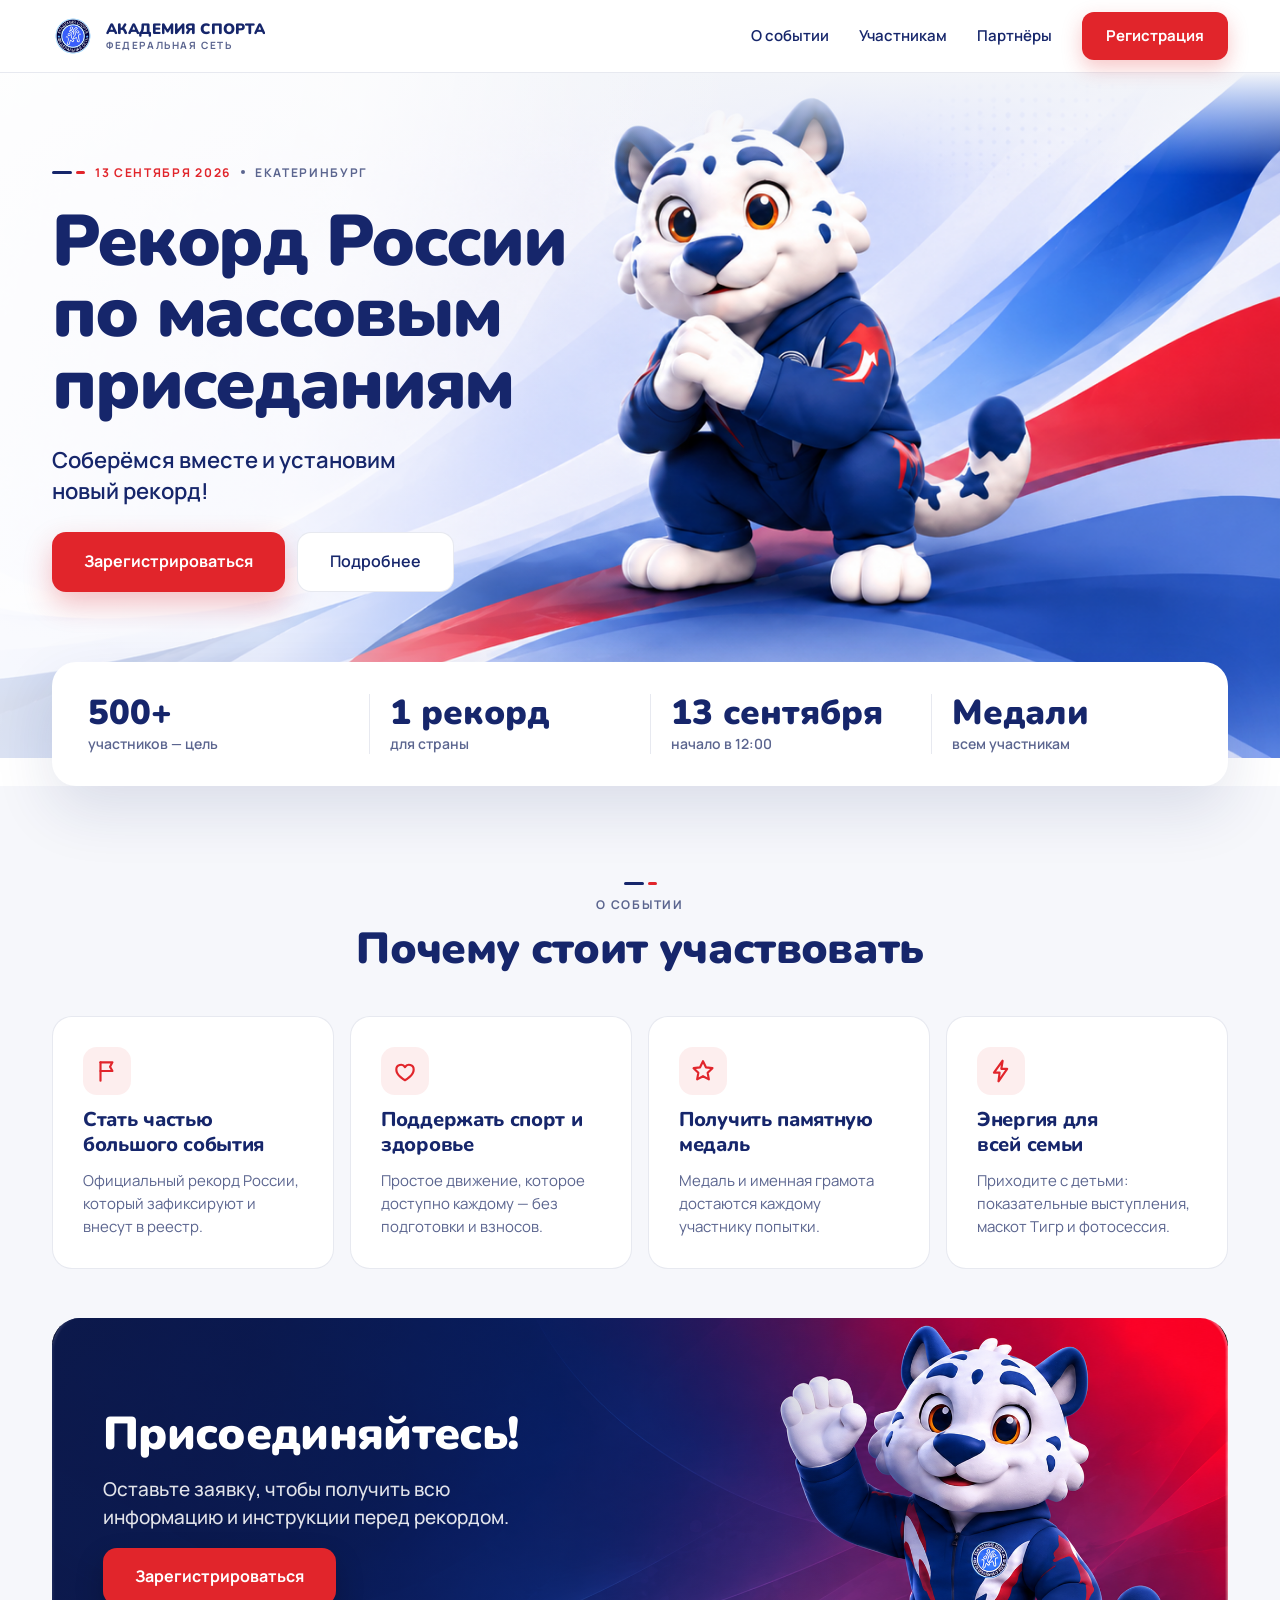
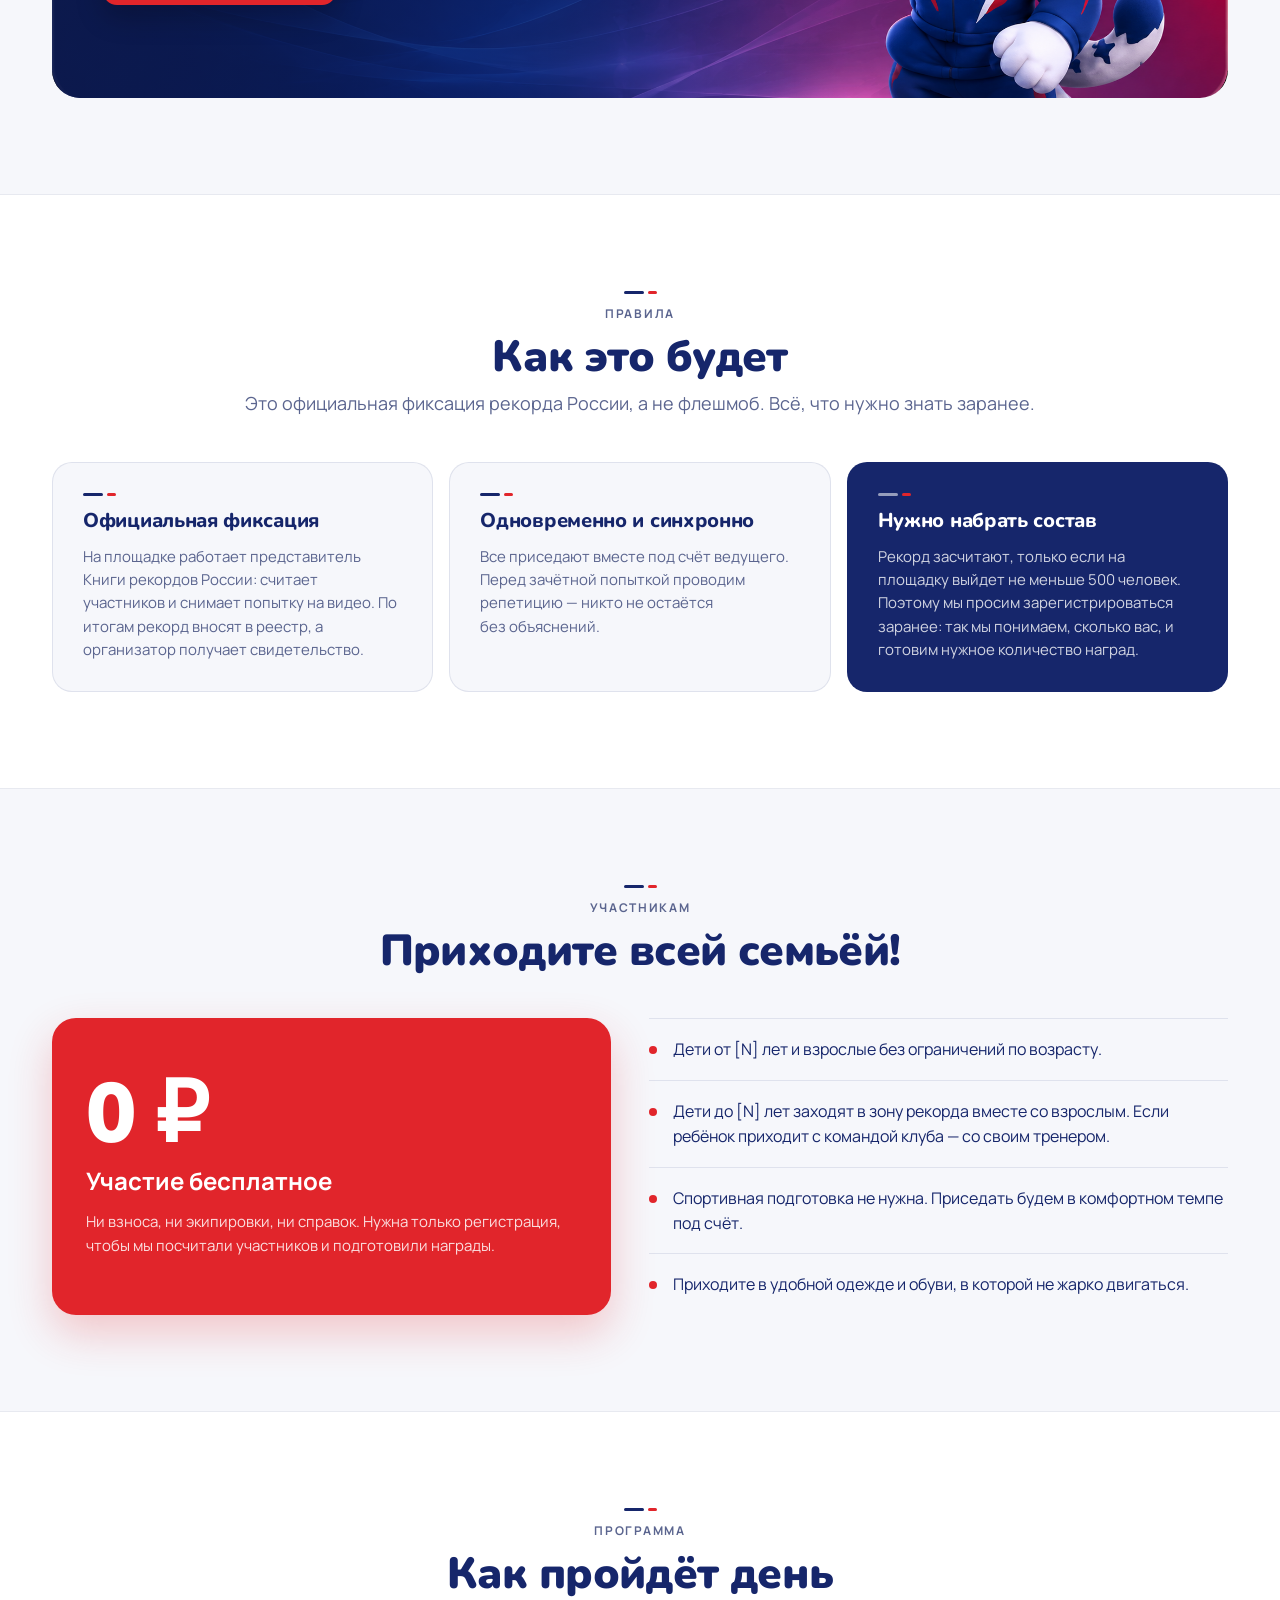
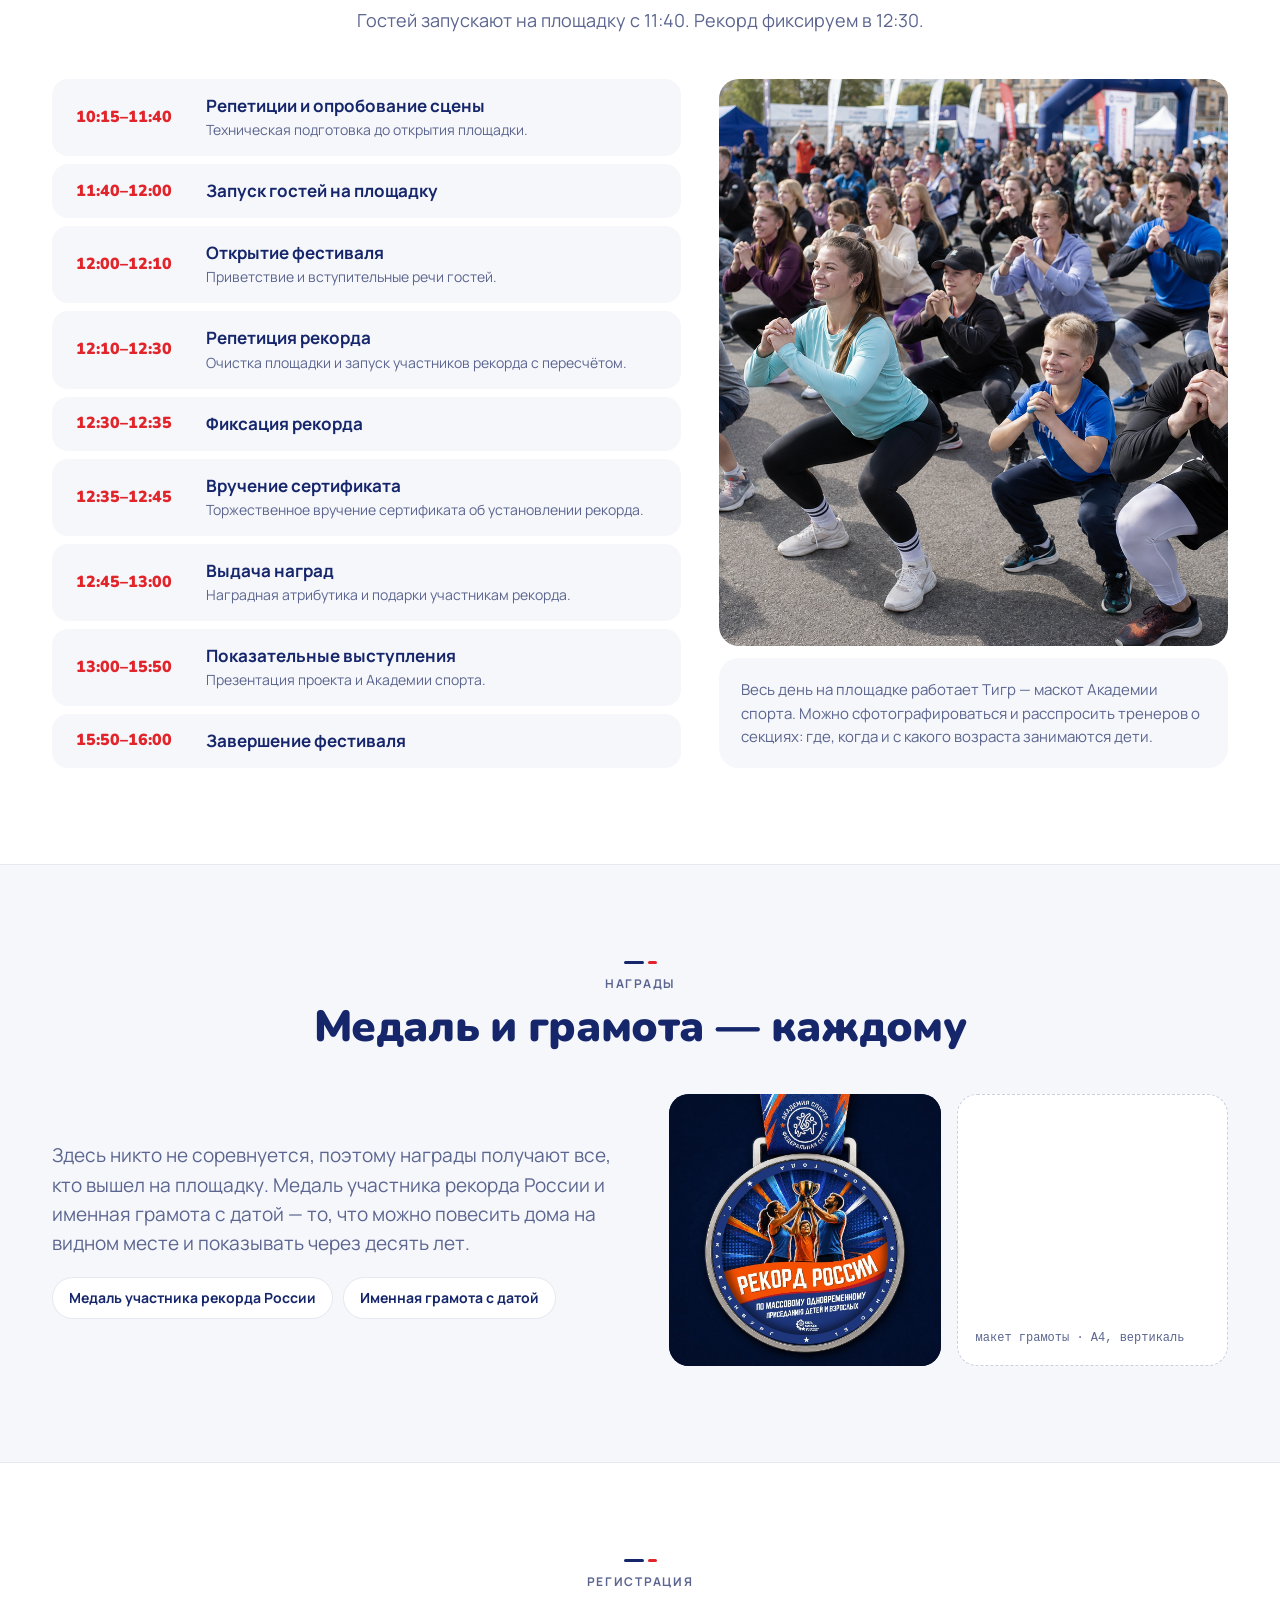
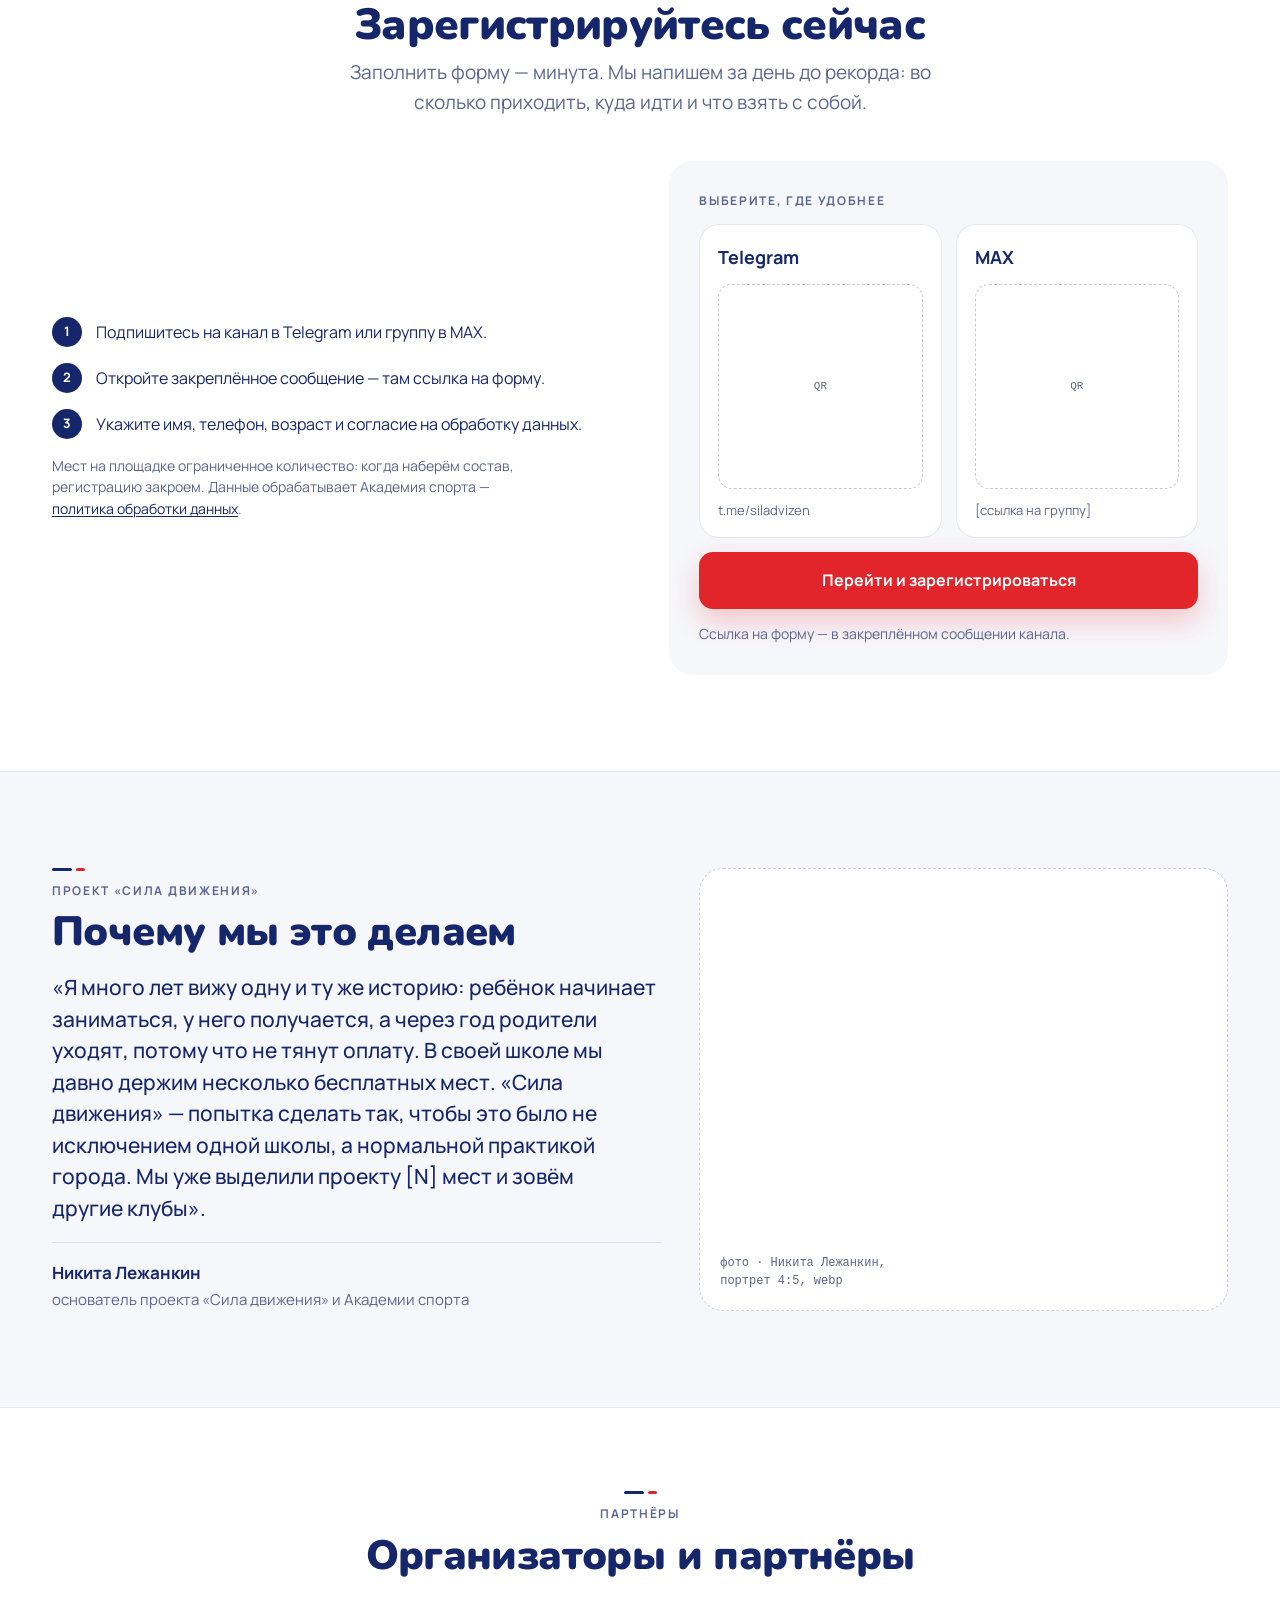
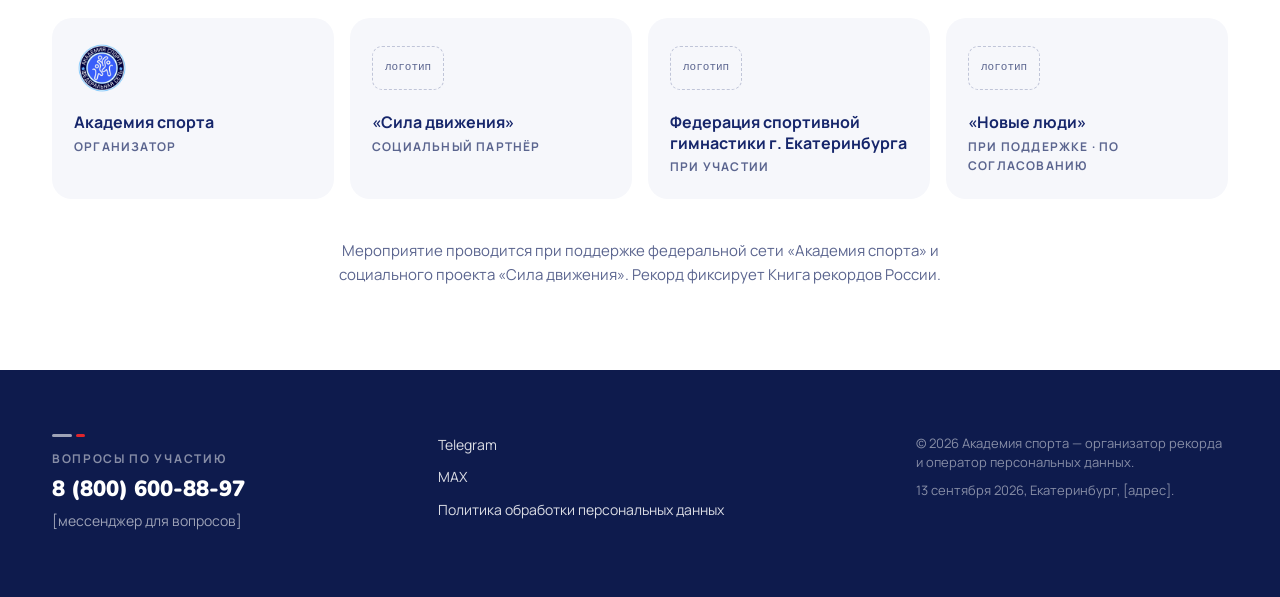
==== index.html @ 9bf5d6f4 "Первичная сборка лендинга из макета" ====
<!DOCTYPE html>
<html lang="ru">
<head>
<meta charset="utf-8" />
<meta name="viewport" content="width=device-width, initial-scale=1" />
<title>Рекорд России по массовым приседаниям — 13 сентября, Екатеринбург</title>
<meta name="description" content="Соберёмся вместе и установим новый рекорд. Участие бесплатное, медаль и грамота каждому участнику." />
<meta property="og:title" content="Рекорд России по массовым приседаниям — 13 сентября, Екатеринбург" />
<meta property="og:description" content="Соберёмся вместе и установим новый рекорд. Участие бесплатное, медаль и грамота каждому участнику." />
<meta property="og:image" content="assets/hero-mascot.png" />
<meta name="twitter:card" content="summary_large_image" />
<link rel="stylesheet" href="styles.css" />
</head>
<body>

<header class="site-header">
  <div class="wrap header-row">
    <a href="#top" class="brand">
      <img src="assets/academy-logo.png" alt="Академия спорта" width="42" height="42" class="brand-logo" />
      <span class="brand-text">
        <span class="brand-name">Академия спорта</span>
        <span class="brand-sub">федеральная сеть</span>
      </span>
    </a>
    <nav class="nav">
      <span class="nav-links" id="navLinks">
        <a href="#about">О событии</a>
        <a href="#participants">Участникам</a>
        <a href="#partners">Партнёры</a>
      </span>
      <a class="nav-cta btn-primary" href="#reg">Регистрация</a>
      <button class="nav-burger" type="button" aria-label="Меню" aria-expanded="false" aria-controls="navLinks" id="navBurger">
        <span></span>
        <span></span>
        <span></span>
      </button>
    </nav>
  </div>
</header>

<section id="top" class="hero">
  <div class="hero-bg">
    <div class="hero-ovl"></div>
    <div class="hero-pad">
      <div class="hero-txt">
        <div class="hero-eyebrow">
          <span class="tick" aria-hidden="true"><span></span><span></span></span>
          <span class="eyebrow-date">13 сентября 2026</span>
          <span class="eyebrow-dot" aria-hidden="true"></span>
          <span class="eyebrow-place">Екатеринбург</span>
        </div>
        <h1 class="hero-title">Рекорд России по массовым приседаниям</h1>
        <p class="hero-lead">Соберёмся вместе и установим новый рекорд!</p>
        <div class="hero-actions">
          <a href="#reg" class="btn btn-primary">Зарегистрироваться</a>
          <a href="#about" class="btn btn-secondary">Подробнее</a>
        </div>
      </div>
    </div>
    <div class="hero-band"></div>
  </div>

  <div class="stats-wrap">
    <div class="stats-card">
      <div class="stat">
        <span class="stat-num">500+</span>
        <span class="stat-label">участников — цель</span>
      </div>
      <div class="stat stat-div">
        <span class="stat-num">1 рекорд</span>
        <span class="stat-label">для страны</span>
      </div>
      <div class="stat stat-div">
        <span class="stat-num nowrap">13 сентября</span>
        <span class="stat-label">начало в 12:00</span>
      </div>
      <div class="stat stat-div">
        <span class="stat-num">Медали</span>
        <span class="stat-label">всем участникам</span>
      </div>
    </div>
  </div>
</section>

<section id="about" class="section">
  <div class="section-head">
    <span class="tick" aria-hidden="true"><span></span><span></span></span>
    <span class="eyebrow">о событии</span>
    <h2 class="h2 tc">Почему стоит участвовать</h2>
  </div>
  <div class="grid-cards">
    <div class="card">
      <span class="icon-badge">
        <svg width="26" height="26" viewBox="0 0 24 24" fill="none" stroke="currentColor" stroke-width="2" stroke-linecap="round" stroke-linejoin="round" aria-hidden="true"><path d="M6 21V4"></path><path d="M6 4h11l-2.2 4L17 12H6"></path></svg>
      </span>
      <h3 class="h3">Стать частью большого события</h3>
      <p class="muted">Официальный рекорд России, который зафиксируют и внесут в реестр.</p>
    </div>
    <div class="card">
      <span class="icon-badge">
        <svg width="26" height="26" viewBox="0 0 24 24" fill="none" stroke="currentColor" stroke-width="2" stroke-linecap="round" stroke-linejoin="round" aria-hidden="true"><path d="M12 20.5C12 20.5 4 16.2 4 10.8A4.3 4.3 0 0 1 12 8.4a4.3 4.3 0 0 1 8 2.4c0 5.4-8 9.7-8 9.7z"></path></svg>
      </span>
      <h3 class="h3">Поддержать спорт и здоровье</h3>
      <p class="muted">Простое движение, которое доступно каждому — без подготовки и взносов.</p>
    </div>
    <div class="card">
      <span class="icon-badge">
        <svg width="26" height="26" viewBox="0 0 24 24" fill="none" stroke="currentColor" stroke-width="2" stroke-linecap="round" stroke-linejoin="round" aria-hidden="true"><path d="M12 3l2.7 5.6 6 .8-4.4 4.3 1.1 6-5.4-2.9-5.4 2.9 1.1-6L3.3 9.4l6-.8z"></path></svg>
      </span>
      <h3 class="h3">Получить памятную медаль</h3>
      <p class="muted">Медаль и именная грамота достаются каждому участнику попытки.</p>
    </div>
    <div class="card">
      <span class="icon-badge">
        <svg width="26" height="26" viewBox="0 0 24 24" fill="none" stroke="currentColor" stroke-width="2" stroke-linecap="round" stroke-linejoin="round" aria-hidden="true"><path d="M13.5 2.5L5.5 13.5h5.2l-1 8 8-11.5h-5.4l1.2-7.5z"></path></svg>
      </span>
      <h3 class="h3">Энергия для всей семьи</h3>
      <p class="muted">Приходите с детьми: показательные выступления, маскот Тигр и фотосессия.</p>
    </div>
  </div>
</section>

<section class="section section-tight">
  <div class="join-banner">
    <div class="join-ovl"></div>
    <div class="join-content">
      <h2 class="h2 join-title">Присоединяйтесь!</h2>
      <p class="join-text">Оставьте заявку, чтобы получить всю информацию и инструкции перед рекордом.</p>
      <a href="#reg" class="btn btn-primary">Зарегистрироваться</a>
    </div>
  </div>
</section>

<section class="section-line">
  <div class="wrap section-pad">
    <div class="section-head tc">
      <span class="tick" aria-hidden="true"><span></span><span></span></span>
      <span class="eyebrow">правила</span>
      <h2 class="h2">Как это будет</h2>
      <p class="lead-muted">Это официальная фиксация рекорда России, а не флешмоб. Всё, что нужно знать заранее.</p>
    </div>
    <div class="grid-cards grid-cards-3">
      <div class="card card-flat">
        <span class="tick" aria-hidden="true"><span></span><span></span></span>
        <h3 class="h3">Официальная фиксация</h3>
        <p class="muted">На площадке работает представитель Книги рекордов России: считает участников и снимает попытку на видео. По итогам рекорд вносят в реестр, а организатор получает свидетельство.</p>
      </div>
      <div class="card card-flat">
        <span class="tick" aria-hidden="true"><span></span><span></span></span>
        <h3 class="h3">Одновременно и синхронно</h3>
        <p class="muted">Все приседают вместе под счёт ведущего. Перед зачётной попыткой проводим репетицию — никто не остаётся без объяснений.</p>
      </div>
      <div class="card card-navy">
        <span class="tick" aria-hidden="true"><span></span><span></span></span>
        <h3 class="h3">Нужно набрать состав</h3>
        <p>Рекорд засчитают, только если на площадку выйдет не меньше 500 человек. Поэтому мы просим зарегистрироваться заранее: так мы понимаем, сколько вас, и готовим нужное количество наград.</p>
      </div>
    </div>
  </div>
</section>

<section id="participants" class="section">
  <div class="section-head">
    <span class="tick" aria-hidden="true"><span></span><span></span></span>
    <span class="eyebrow">участникам</span>
    <h2 class="h2 h2-shrink1 tc nowrap">Приходите всей семьёй!</h2>
  </div>
  <div class="participants-row">
    <div class="participants-price-col">
      <div class="price-card">
        <span class="price-num">0 ₽</span>
        <span class="price-title">Участие бесплатное</span>
        <span class="price-text">Ни взноса, ни экипировки, ни справок. Нужна только регистрация, чтобы мы посчитали участников и подготовили награды.</span>
      </div>
    </div>
    <div class="participants-list-col">
      <div class="rule-row">
        <span class="dot" aria-hidden="true"></span>
        <p>Дети от [N] лет и взрослые без ограничений по возрасту.</p>
      </div>
      <div class="rule-row">
        <span class="dot" aria-hidden="true"></span>
        <p>Дети до [N] лет заходят в зону рекорда вместе со взрослым. Если ребёнок приходит с командой клуба — со своим тренером.</p>
      </div>
      <div class="rule-row">
        <span class="dot" aria-hidden="true"></span>
        <p>Спортивная подготовка не нужна. Приседать будем в комфортном темпе под счёт.</p>
      </div>
      <div class="rule-row rule-row-last">
        <span class="dot" aria-hidden="true"></span>
        <p>Приходите в удобной одежде и обуви, в которой не жарко двигаться.</p>
      </div>
    </div>
  </div>
</section>

<section class="section-line">
  <div class="wrap section-pad">
    <div class="section-head tc">
      <span class="tick" aria-hidden="true"><span></span><span></span></span>
      <span class="eyebrow">программа</span>
      <h2 class="h2">Как пройдёт день</h2>
      <p class="lead-muted">Гостей запускают на площадку с 11:40. Рекорд фиксируем в 12:30.</p>
    </div>
    <div class="program-row">
      <div class="timeline">
        <div class="timeline-item">
          <span class="timeline-time">10:15–11:40</span>
          <span class="timeline-body">
            <span class="timeline-title">Репетиции и опробование сцены</span>
            <span class="timeline-text">Техническая подготовка до открытия площадки.</span>
          </span>
        </div>
        <div class="timeline-item">
          <span class="timeline-time">11:40–12:00</span>
          <span class="timeline-body">
            <span class="timeline-title">Запуск гостей на площадку</span>
          </span>
        </div>
        <div class="timeline-item">
          <span class="timeline-time">12:00–12:10</span>
          <span class="timeline-body">
            <span class="timeline-title">Открытие фестиваля</span>
            <span class="timeline-text">Приветствие и вступительные речи гостей.</span>
          </span>
        </div>
        <div class="timeline-item">
          <span class="timeline-time">12:10–12:30</span>
          <span class="timeline-body">
            <span class="timeline-title">Репетиция рекорда</span>
            <span class="timeline-text">Очистка площадки и запуск участников рекорда с пересчётом.</span>
          </span>
        </div>
        <div class="timeline-item">
          <span class="timeline-time">12:30–12:35</span>
          <span class="timeline-body">
            <span class="timeline-title">Фиксация рекорда</span>
          </span>
        </div>
        <div class="timeline-item">
          <span class="timeline-time">12:35–12:45</span>
          <span class="timeline-body">
            <span class="timeline-title">Вручение сертификата</span>
            <span class="timeline-text">Торжественное вручение сертификата об установлении рекорда.</span>
          </span>
        </div>
        <div class="timeline-item">
          <span class="timeline-time">12:45–13:00</span>
          <span class="timeline-body">
            <span class="timeline-title">Выдача наград</span>
            <span class="timeline-text">Наградная атрибутика и подарки участникам рекорда.</span>
          </span>
        </div>
        <div class="timeline-item">
          <span class="timeline-time">13:00–15:50</span>
          <span class="timeline-body">
            <span class="timeline-title">Показательные выступления</span>
            <span class="timeline-text">Презентация проекта и Академии спорта.</span>
          </span>
        </div>
        <div class="timeline-item">
          <span class="timeline-time">15:50–16:00</span>
          <span class="timeline-body">
            <span class="timeline-title">Завершение фестиваля</span>
          </span>
        </div>
      </div>
      <div class="program-photo-col">
        <img src="assets/program-photo.png" alt="Участники массового приседания" class="program-photo" width="640" height="480" />
        <div class="program-note">Весь день на площадке работает Тигр — маскот Академии спорта. Можно сфотографироваться и расспросить тренеров о секциях: где, когда и с какого возраста занимаются дети.</div>
      </div>
    </div>
  </div>
</section>

<section class="section">
  <div class="section-head">
    <span class="tick" aria-hidden="true"><span></span><span></span></span>
    <span class="eyebrow">награды</span>
    <h2 class="h2 h2-shrink2 tc nowrap">Медаль и грамота — каждому</h2>
  </div>
  <div class="awards-row">
    <div class="awards-text-col">
      <p class="awards-text">Здесь никто не соревнуется, поэтому награды получают все, кто вышел на площадку. Медаль участника рекорда России и именная грамота с датой — то, что можно повесить дома на видном месте и показывать через десять лет.</p>
      <div class="pill-row">
        <span class="pill">Медаль участника рекорда России</span>
        <span class="pill">Именная грамота с датой</span>
      </div>
    </div>
    <div class="awards-media-col">
      <img src="assets/medal.jpg" alt="Медаль участника рекорда России" class="medal-photo" width="400" height="400" />
      <div class="placeholder-box">макет грамоты · A4, вертикаль</div>
    </div>
  </div>
</section>

<section id="reg" class="section-line">
  <div class="wrap section-pad">
    <div class="section-head tc">
      <span class="tick" aria-hidden="true"><span></span><span></span></span>
      <span class="eyebrow">регистрация</span>
      <h2 class="h2">Зарегистрируйтесь сейчас</h2>
      <p class="lead-reg">Заполнить форму — минута. Мы напишем за день до рекорда: во сколько приходить, куда идти и что взять с собой.</p>
    </div>
    <div class="reg-row">
      <div class="reg-steps-col">
        <div class="step-row">
          <span class="step-num">1</span>
          <p class="step-text">Подпишитесь на канал в Telegram или группу в MAX.</p>
        </div>
        <div class="step-row">
          <span class="step-num">2</span>
          <p class="step-text">Откройте закреплённое сообщение — там ссылка на форму.</p>
        </div>
        <div class="step-row">
          <span class="step-num">3</span>
          <p class="step-text">Укажите имя, телефон, возраст и согласие на обработку данных.</p>
        </div>
        <p class="muted small-note">Мест на площадке ограниченное количество: когда наберём состав, регистрацию закроем. Данные обрабатывает Академия спорта — <a href="#privacy" class="link-underline">политика обработки данных</a>.</p>
      </div>
      <div class="reg-card">
        <span class="eyebrow">выберите, где удобнее</span>
        <div class="msg-grid">
          <a href="https://t.me/siladvizen" target="_blank" rel="noopener" class="msg-card">
            <span class="msg-card-title">Telegram</span>
            <div class="qr-placeholder">QR</div>
            <span class="msg-card-link">t.me/siladvizen</span>
          </a>
          <a href="#max" target="_blank" rel="noopener" class="msg-card">
            <span class="msg-card-title">MAX</span>
            <div class="qr-placeholder">QR</div>
            <span class="msg-card-link">[ссылка на группу]</span>
          </a>
        </div>
        <a href="https://t.me/siladvizen" target="_blank" rel="noopener" class="btn btn-primary btn-block">Перейти и зарегистрироваться</a>
        <p class="muted small-note">Ссылка на форму — в закреплённом сообщении канала.</p>
      </div>
    </div>
  </div>
</section>

<section class="section">
  <div class="founder-row">
    <div class="founder-text-col">
      <div class="founder-head">
        <span class="tick" aria-hidden="true"><span></span><span></span></span>
        <span class="eyebrow">проект «Сила движения»</span>
        <h2 class="h2 h2-sm">Почему мы это делаем</h2>
      </div>
      <p class="founder-quote">«Я много лет вижу одну и ту же историю: ребёнок начинает заниматься, у него получается, а через год родители уходят, потому что не тянут оплату. В своей школе мы давно держим несколько бесплатных мест. «Сила движения» — попытка сделать так, чтобы это было не исключением одной школы, а нормальной практикой города. Мы уже выделили проекту [N] мест и зовём другие клубы».</p>
      <div class="founder-name-block">
        <span class="founder-name">Никита Лежанкин</span>
        <span class="muted">основатель проекта «Сила движения» и Академии спорта</span>
      </div>
    </div>
    <div class="founder-photo-col placeholder-box">фото · Никита Лежанкин,<br />портрет 4:5, webp</div>
  </div>
</section>

<section id="partners" class="section-line-top">
  <div class="wrap partners-wrap">
    <div class="section-head">
      <span class="tick" aria-hidden="true"><span></span><span></span></span>
      <span class="eyebrow">партнёры</span>
      <h2 class="h2 h2-sm tc">Организаторы и партнёры</h2>
    </div>
    <div class="partners-grid">
      <div class="partner-card">
        <img src="assets/academy-logo.png" alt="Академия спорта" width="56" height="56" class="partner-logo" />
        <span class="partner-info">
          <span class="partner-name">Академия спорта</span>
          <span class="partner-role">организатор</span>
        </span>
      </div>
      <div class="partner-card">
        <span class="partner-logo-placeholder">логотип</span>
        <span class="partner-info">
          <span class="partner-name">«Сила движения»</span>
          <span class="partner-role">социальный партнёр</span>
        </span>
      </div>
      <div class="partner-card">
        <span class="partner-logo-placeholder">логотип</span>
        <span class="partner-info">
          <span class="partner-name">Федерация спортивной гимнастики г. Екатеринбурга</span>
          <span class="partner-role">при участии</span>
        </span>
      </div>
      <div class="partner-card">
        <span class="partner-logo-placeholder">логотип</span>
        <span class="partner-info">
          <span class="partner-name">«Новые люди»</span>
          <span class="partner-role">при поддержке · по согласованию</span>
        </span>
      </div>
    </div>
    <p class="partners-note">Мероприятие проводится при поддержке федеральной сети «Академия спорта» и социального проекта «Сила движения». Рекорд фиксирует Книга рекордов России.</p>
  </div>
</section>

<footer class="site-footer">
  <div class="wrap footer-row">
    <div class="footer-col">
      <span class="tick tick-footer" aria-hidden="true"><span></span><span></span></span>
      <span class="eyebrow eyebrow-footer">вопросы по участию</span>
      <a href="tel:+78006008897" class="footer-phone">8 (800) 600-88-97</a>
      <span class="footer-muted">[мессенджер для вопросов]</span>
    </div>
    <div class="footer-col footer-links">
      <a href="https://t.me/siladvizen" target="_blank" rel="noopener" class="footer-link">Telegram</a>
      <a href="#max" target="_blank" rel="noopener" class="footer-link">MAX</a>
      <a id="privacy" href="#privacy" class="footer-link">Политика обработки персональных данных</a>
    </div>
    <div class="footer-col footer-legal">
      <span>© 2026 Академия спорта — организатор рекорда и оператор персональных данных.</span>
      <span>13 сентября 2026, Екатеринбург, [адрес].</span>
    </div>
  </div>
</footer>

<script src="script.js"></script>
</body>
</html>
---- styles.css ----
/* ============================================================
   Рекорд России — массовые приседания. Статическая вёрстка.
   ============================================================ */

/* ---- Локальные шрифты (self-hosted, Manrope + Nunito) ---- */
@font-face {
  font-family: 'Manrope';
  font-style: normal;
  font-weight: 400;
  font-display: swap;
  src: url(./assets/fonts/manrope-cyrillic-var.woff2) format('woff2');
  unicode-range: U+0301, U+0400-045F, U+0490-0491, U+04B0-04B1, U+2116;
}
@font-face {
  font-family: 'Manrope';
  font-style: normal;
  font-weight: 400;
  font-display: swap;
  src: url(./assets/fonts/manrope-latin-var.woff2) format('woff2');
  unicode-range: U+0000-00FF, U+0131, U+0152-0153, U+02BB-02BC, U+02C6, U+02DA, U+02DC, U+0304, U+0308, U+0329, U+2000-206F, U+20AC, U+2122, U+2191, U+2193, U+2212, U+2215, U+FEFF, U+FFFD;
}
@font-face {
  font-family: 'Manrope';
  font-style: normal;
  font-weight: 500;
  font-display: swap;
  src: url(./assets/fonts/manrope-cyrillic-var.woff2) format('woff2');
  unicode-range: U+0301, U+0400-045F, U+0490-0491, U+04B0-04B1, U+2116;
}
@font-face {
  font-family: 'Manrope';
  font-style: normal;
  font-weight: 500;
  font-display: swap;
  src: url(./assets/fonts/manrope-latin-var.woff2) format('woff2');
  unicode-range: U+0000-00FF, U+0131, U+0152-0153, U+02BB-02BC, U+02C6, U+02DA, U+02DC, U+0304, U+0308, U+0329, U+2000-206F, U+20AC, U+2122, U+2191, U+2193, U+2212, U+2215, U+FEFF, U+FFFD;
}
@font-face {
  font-family: 'Manrope';
  font-style: normal;
  font-weight: 600;
  font-display: swap;
  src: url(./assets/fonts/manrope-cyrillic-var.woff2) format('woff2');
  unicode-range: U+0301, U+0400-045F, U+0490-0491, U+04B0-04B1, U+2116;
}
@font-face {
  font-family: 'Manrope';
  font-style: normal;
  font-weight: 600;
  font-display: swap;
  src: url(./assets/fonts/manrope-latin-var.woff2) format('woff2');
  unicode-range: U+0000-00FF, U+0131, U+0152-0153, U+02BB-02BC, U+02C6, U+02DA, U+02DC, U+0304, U+0308, U+0329, U+2000-206F, U+20AC, U+2122, U+2191, U+2193, U+2212, U+2215, U+FEFF, U+FFFD;
}
@font-face {
  font-family: 'Manrope';
  font-style: normal;
  font-weight: 700;
  font-display: swap;
  src: url(./assets/fonts/manrope-cyrillic-var.woff2) format('woff2');
  unicode-range: U+0301, U+0400-045F, U+0490-0491, U+04B0-04B1, U+2116;
}
@font-face {
  font-family: 'Manrope';
  font-style: normal;
  font-weight: 700;
  font-display: swap;
  src: url(./assets/fonts/manrope-latin-var.woff2) format('woff2');
  unicode-range: U+0000-00FF, U+0131, U+0152-0153, U+02BB-02BC, U+02C6, U+02DA, U+02DC, U+0304, U+0308, U+0329, U+2000-206F, U+20AC, U+2122, U+2191, U+2193, U+2212, U+2215, U+FEFF, U+FFFD;
}
@font-face {
  font-family: 'Nunito';
  font-style: normal;
  font-weight: 600;
  font-display: swap;
  src: url(./assets/fonts/nunito-cyrillic-var.woff2) format('woff2');
  unicode-range: U+0301, U+0400-045F, U+0490-0491, U+04B0-04B1, U+2116;
}
@font-face {
  font-family: 'Nunito';
  font-style: normal;
  font-weight: 600;
  font-display: swap;
  src: url(./assets/fonts/nunito-latin-var.woff2) format('woff2');
  unicode-range: U+0000-00FF, U+0131, U+0152-0153, U+02BB-02BC, U+02C6, U+02DA, U+02DC, U+0304, U+0308, U+0329, U+2000-206F, U+20AC, U+2122, U+2191, U+2193, U+2212, U+2215, U+FEFF, U+FFFD;
}
@font-face {
  font-family: 'Nunito';
  font-style: normal;
  font-weight: 700;
  font-display: swap;
  src: url(./assets/fonts/nunito-cyrillic-var.woff2) format('woff2');
  unicode-range: U+0301, U+0400-045F, U+0490-0491, U+04B0-04B1, U+2116;
}
@font-face {
  font-family: 'Nunito';
  font-style: normal;
  font-weight: 700;
  font-display: swap;
  src: url(./assets/fonts/nunito-latin-var.woff2) format('woff2');
  unicode-range: U+0000-00FF, U+0131, U+0152-0153, U+02BB-02BC, U+02C6, U+02DA, U+02DC, U+0304, U+0308, U+0329, U+2000-206F, U+20AC, U+2122, U+2191, U+2193, U+2212, U+2215, U+FEFF, U+FFFD;
}
@font-face {
  font-family: 'Nunito';
  font-style: normal;
  font-weight: 800;
  font-display: swap;
  src: url(./assets/fonts/nunito-cyrillic-var.woff2) format('woff2');
  unicode-range: U+0301, U+0400-045F, U+0490-0491, U+04B0-04B1, U+2116;
}
@font-face {
  font-family: 'Nunito';
  font-style: normal;
  font-weight: 800;
  font-display: swap;
  src: url(./assets/fonts/nunito-latin-var.woff2) format('woff2');
  unicode-range: U+0000-00FF, U+0131, U+0152-0153, U+02BB-02BC, U+02C6, U+02DA, U+02DC, U+0304, U+0308, U+0329, U+2000-206F, U+20AC, U+2122, U+2191, U+2193, U+2212, U+2215, U+FEFF, U+FFFD;
}
@font-face {
  font-family: 'Nunito';
  font-style: normal;
  font-weight: 900;
  font-display: swap;
  src: url(./assets/fonts/nunito-cyrillic-var.woff2) format('woff2');
  unicode-range: U+0301, U+0400-045F, U+0490-0491, U+04B0-04B1, U+2116;
}
@font-face {
  font-family: 'Nunito';
  font-style: normal;
  font-weight: 900;
  font-display: swap;
  src: url(./assets/fonts/nunito-latin-var.woff2) format('woff2');
  unicode-range: U+0000-00FF, U+0131, U+0152-0153, U+02BB-02BC, U+02C6, U+02DA, U+02DC, U+0304, U+0308, U+0329, U+2000-206F, U+20AC, U+2122, U+2191, U+2193, U+2212, U+2215, U+FEFF, U+FFFD;
}

/* ---- Base ---- */
:root{
  --navy:#16266B; --navy-dk:#0E1B4D; --red:#E1252B; --red-dk:#C41B21;
  --bg:#F6F7FB; --line:rgba(22,38,107,0.10); --muted:#5B658F; --white:#fff;
}
*{box-sizing:border-box}
html{overflow-x:hidden}
body{margin:0;overflow-x:hidden;background:var(--bg);color:var(--navy);font-family:Manrope,Helvetica,Arial,sans-serif;font-size:16px;line-height:1.6;-webkit-font-smoothing:antialiased;text-wrap:pretty}
a{color:var(--navy);text-decoration:none}
a:hover{color:var(--red)}
:focus-visible{outline:2px solid var(--red);outline-offset:3px;border-radius:6px}
h1,h2,h3{margin:0;font-family:Nunito,Helvetica,Arial,sans-serif;letter-spacing:-0.015em}
p{margin:0}
img,svg{max-width:100%}

.wrap{max-width:1240px;margin:0 auto;padding-left:clamp(16px,3vw,32px);padding-right:clamp(16px,3vw,32px)}
.nowrap{white-space:nowrap}
.tc{text-align:center}
.muted{color:var(--muted)}

/* Reusable "tick" mark (two little bars) used before every eyebrow label */
.tick{display:flex;gap:4px;flex:0 0 auto}
.tick span:first-child{width:20px;height:3px;border-radius:2px;background:var(--navy)}
.tick span:last-child{width:9px;height:3px;border-radius:2px;background:var(--red)}

.eyebrow{font-size:12px;font-weight:800;letter-spacing:0.14em;text-transform:uppercase;white-space:nowrap;color:var(--muted)}

.h2{font-size:clamp(28px,3.4vw,44px);line-height:1.08;font-weight:900}
.h2-sm{font-size:clamp(26px,3.2vw,42px)}
.h2-shrink1{font-size:min(6.4vw,clamp(28px,3.4vw,44px))}
.h2-shrink2{font-size:min(5.8vw,clamp(28px,3.4vw,44px))}
.h3{font-size:20px;line-height:1.25;font-weight:800}

.section-head{display:flex;flex-direction:column;align-items:center;gap:10px}
.section-head.tc{text-align:center}

/* ---- Buttons ---- */
.btn{display:inline-flex;align-items:center;justify-content:center;min-height:54px;padding:16px 32px;border-radius:14px;font-size:16px;font-weight:700;text-align:center}
.btn-primary{background:var(--red);color:var(--white);transition:background .18s ease}
.btn-primary:hover{background:var(--red-dk);color:var(--white)}
.btn-secondary{background:var(--white);color:var(--navy);border:1px solid var(--line);font-weight:600;transition:border-color .18s ease}
.btn-secondary:hover{border-color:var(--navy);color:var(--navy)}
.btn-block{width:100%}

/* ---- Header / nav ---- */
.site-header{position:sticky;top:0;z-index:60;background:rgba(255,255,255,0.92);backdrop-filter:blur(10px);border-bottom:1px solid var(--line)}
.header-row{padding-top:12px;padding-bottom:12px;display:flex;align-items:center;justify-content:space-between;gap:20px}
.brand{display:flex;align-items:center;gap:12px;min-width:0;flex:1 1 auto}
.brand-logo{width:42px;height:42px;object-fit:contain;flex:0 0 auto}
.brand-text{display:flex;flex-direction:column;gap:1px;min-width:0}
.brand-name{font-family:Nunito,Helvetica,Arial,sans-serif;font-size:15px;font-weight:900;letter-spacing:0.01em;line-height:1.15;text-transform:uppercase;white-space:nowrap;overflow:hidden;text-overflow:ellipsis}
.brand-sub{font-size:10px;font-weight:700;letter-spacing:0.16em;line-height:1.2;text-transform:uppercase;white-space:nowrap;color:var(--muted);overflow:hidden;text-overflow:ellipsis}

.nav{display:flex;align-items:center;gap:clamp(12px,2.4vw,30px);font-size:15px;font-weight:600;flex:0 0 auto}
.nav-links{display:flex;align-items:center;gap:clamp(14px,2.4vw,30px);white-space:nowrap}
.nav-cta{display:inline-flex;align-items:center;min-height:44px;padding:12px 24px;border-radius:12px;font-size:15px;font-weight:700;white-space:nowrap;box-shadow:0 8px 20px rgba(225,37,43,0.26)}
.nav-burger{display:none;flex-direction:column;justify-content:center;gap:5px;width:44px;height:44px;padding:0 10px;border:0;border-radius:12px;background:transparent;cursor:pointer}
.nav-burger span{display:block;height:2px;border-radius:2px;background:var(--navy)}

/* ---- Hero ---- */
.hero{position:relative;background:var(--white)}
.hero-bg{position:relative;background-image:url('assets/hero-mascot.png');background-repeat:no-repeat;background-position:right bottom;background-size:auto 125%;background-color:#F2F4F9}
/* Soft fade at the top edge, where the photo's own plain backdrop meets
   the header — avoids the hard seam. Same color as .hero-bg's own
   background-color, only alpha varies, so the fade reads as pure
   opacity (no muddy mid-tone from interpolating toward "transparent"). */
.hero-bg::before{content:'';position:absolute;top:0;left:0;right:0;height:clamp(80px,8vw,120px);background:linear-gradient(to bottom, rgba(242,244,249,1) 0%, rgba(242,244,249,0) 100%);pointer-events:none}
.hero-ovl{position:absolute;inset:0;background:linear-gradient(100deg,rgba(255,255,255,0.9) 0%,rgba(255,255,255,0.72) 26%,rgba(255,255,255,0.18) 42%,rgba(255,255,255,0) 54%);pointer-events:none}
.hero-pad{position:relative;max-width:1240px;margin:0 auto;padding:clamp(48px,7vw,96px) clamp(16px,3vw,32px) clamp(120px,13vw,190px)}
.hero-txt{max-width:min(560px,max(320px,42vw));display:flex;flex-direction:column;gap:clamp(18px,2.2vw,24px)}
.hero-eyebrow{display:flex;align-items:center;flex-wrap:wrap;gap:8px 10px;font-size:12px;font-weight:800;letter-spacing:0.14em;text-transform:uppercase}
.eyebrow-date{color:var(--red);white-space:nowrap}
.eyebrow-dot{width:4px;height:4px;border-radius:50%;background:var(--muted);flex:0 0 auto}
.eyebrow-place{color:var(--muted);white-space:nowrap}
.hero-title{font-size:clamp(34px,5.6vw,74px);line-height:1.0;font-weight:900;letter-spacing:-0.03em;color:var(--navy);overflow-wrap:break-word}
.hero-lead{font-size:clamp(17px,1.9vw,22px);line-height:1.4;font-weight:600;color:var(--navy);max-width:22em}
.hero-actions{display:flex;flex-wrap:wrap;gap:12px;margin-top:2px}
.hero-actions .btn-primary{box-shadow:0 12px 28px rgba(225,37,43,0.28)}
.hero-band{display:none;height:clamp(230px,52vw,330px);background-image:url('assets/hero-mascot.png');background-repeat:no-repeat;background-position:72% bottom;background-size:auto 118%}

/* .hero-bg's fixed "auto 125%" only has horizontal slack to reposition
   within because the box stays fairly short relative to how wide it
   gets (padding/type sizes cap out around ~1320px, width keeps
   growing). Past ~1560px that stops covering the box's full width —
   fall back to cover so the image never leaves a gap at its sides. */
@media (min-width:1560px){
  .hero-bg{background-size:cover}
}

.stats-wrap{position:relative;max-width:1240px;margin:clamp(-96px,-9vw,-64px) auto 0;padding-left:clamp(16px,3vw,32px);padding-right:clamp(16px,3vw,32px)}
.stats-card{display:grid;grid-template-columns:repeat(4,1fr);gap:clamp(14px,2vw,20px);padding:clamp(24px,3vw,32px) clamp(20px,3vw,36px);border-radius:24px;background:var(--white);box-shadow:0 24px 60px rgba(22,38,107,0.12)}
.stat{display:flex;flex-direction:column;gap:3px}
.stat-div{padding-left:clamp(14px,2vw,20px);border-left:1px solid var(--line)}
.stat-num{font-family:Nunito,Helvetica,Arial,sans-serif;font-size:clamp(26px,2.7vw,36px);line-height:1.1;font-weight:900;color:var(--navy)}
.stat-label{font-size:14px;font-weight:600;line-height:1.35;color:var(--muted)}

/* ---- Section shells ---- */
.section{max-width:1240px;margin:0 auto;padding:clamp(64px,7.5vw,104px) clamp(16px,3vw,32px)}
#about{padding-bottom:clamp(32px,3.8vw,52px)}
.section-tight{padding-top:0;padding-bottom:clamp(64px,7.5vw,104px)}
.section-line{background:var(--white);border-top:1px solid var(--line);border-bottom:1px solid var(--line)}
.section-line-top{background:var(--white);border-top:1px solid var(--line)}
.section-pad{padding-top:clamp(64px,7.5vw,104px);padding-bottom:clamp(64px,7.5vw,104px)}

/* ---- About: feature cards ---- */
.grid-cards{margin-top:clamp(28px,3.5vw,44px);display:grid;grid-template-columns:repeat(auto-fit,minmax(230px,1fr));gap:16px}
.grid-cards-3{grid-template-columns:repeat(auto-fit,minmax(260px,1fr))}
.card{display:flex;flex-direction:column;gap:12px;align-items:flex-start;padding:clamp(22px,2.6vw,30px);border-radius:20px;background:var(--white);border:1px solid var(--line)}
.card p,.card-flat p{font-size:15px;line-height:1.55;color:var(--muted)}
.icon-badge{display:flex;align-items:center;justify-content:center;width:48px;height:48px;border-radius:14px;background:rgba(225,37,43,0.08);color:var(--red)}

/* ---- Join banner ---- */
.join-banner{position:relative;border-radius:28px;overflow:hidden;background-image:url('assets/join-banner.png');background-size:cover;background-position:right center;background-color:var(--navy);min-height:clamp(300px,30vw,380px);display:flex;align-items:center}
.join-ovl{position:absolute;inset:0;background:linear-gradient(95deg,rgba(14,27,77,0.85) 0%,rgba(14,27,77,0.55) 45%,rgba(14,27,77,0) 68%);pointer-events:none}
.join-content{position:relative;padding:clamp(28px,4vw,52px);display:flex;flex-direction:column;gap:16px;align-items:flex-start;max-width:min(560px,100%)}
.join-title{font-size:clamp(28px,3.6vw,48px);line-height:1.05;font-weight:900;color:var(--white)}
.join-text{font-size:clamp(16px,1.8vw,19px);line-height:1.5;font-weight:500;color:rgba(255,255,255,0.88);max-width:24em}
.join-content .btn-primary{box-shadow:0 12px 28px rgba(0,0,0,0.24)}

/* ---- Rules ("Как это будет") ---- */
.lead-muted{font-size:clamp(15px,1.5vw,18px);line-height:1.55;color:var(--muted)}
.card-flat{display:flex;flex-direction:column;gap:12px;padding:clamp(22px,2.6vw,30px);border-radius:20px;background:var(--bg)}
.card-navy{display:flex;flex-direction:column;gap:12px;padding:clamp(22px,2.6vw,30px);border-radius:20px;background:var(--navy);color:var(--white)}
.card-navy .tick span:first-child{background:rgba(255,255,255,0.55)}
.card-navy p{font-size:15px;line-height:1.55;color:rgba(255,255,255,0.8)}

/* ---- Participants ---- */
.participants-row{margin-top:clamp(28px,3.5vw,44px);display:flex;flex-wrap:wrap;gap:clamp(20px,3vw,40px);align-items:stretch}
.participants-price-col{flex:1 1 320px;min-width:0;display:flex;flex-direction:column}
.price-card{flex:1 1 auto;display:flex;flex-direction:column;justify-content:center;gap:14px;padding:clamp(24px,3vw,34px);border-radius:24px;background:var(--red);color:var(--white);box-shadow:0 18px 44px rgba(225,37,43,0.24)}
.price-num{font-family:Nunito,Helvetica,Arial,sans-serif;font-size:clamp(48px,7vw,84px);line-height:0.9;font-weight:900;letter-spacing:-0.03em}
.price-title{font-size:clamp(19px,2vw,24px);line-height:1.25;font-weight:800}
.price-text{font-size:15px;line-height:1.55;color:rgba(255,255,255,0.85)}
.participants-list-col{flex:1 1 340px;min-width:0;display:flex;flex-direction:column;justify-content:center}
.rule-row{display:flex;gap:16px;padding:18px 0;border-bottom:1px solid var(--line)}
.rule-row:first-child{border-top:1px solid var(--line)}
.rule-row-last{border-bottom:0}
.rule-row p{font-size:16px;line-height:1.55}
.dot{flex:0 0 8px;width:8px;height:8px;margin-top:9px;border-radius:50%;background:var(--red)}

/* ---- Program ---- */
.program-row{margin-top:clamp(28px,3.5vw,44px);display:flex;flex-wrap:wrap;gap:clamp(20px,3vw,40px)}
.timeline{flex:1 1 420px;min-width:0;display:flex;flex-direction:column;gap:8px}
.timeline-item{display:flex;align-items:center;gap:clamp(14px,2vw,24px);padding:16px clamp(18px,2vw,24px);border-radius:16px;background:var(--bg)}
.timeline-time{flex:0 0 106px;font-family:Nunito,Helvetica,Arial,sans-serif;font-size:16px;font-weight:900;line-height:1.2;color:var(--red);white-space:nowrap}
.timeline-body{flex:1 1 auto;min-width:0;display:flex;flex-direction:column;gap:2px}
.timeline-title{font-size:17px;font-weight:700;line-height:1.3}
.timeline-text{font-size:14px;line-height:1.5;color:var(--muted)}
.program-photo-col{flex:1 1 300px;min-width:0;display:flex;flex-direction:column;gap:12px}
.program-photo{width:100%;flex:1 1 auto;min-height:260px;height:auto;object-fit:cover;border-radius:20px;display:block}
.program-note{padding:20px 22px;border-radius:20px;background:var(--bg);font-size:15px;line-height:1.55;color:var(--muted)}

/* ---- Awards ---- */
.awards-row{margin-top:clamp(28px,3.5vw,44px);display:flex;flex-wrap:wrap;gap:clamp(20px,3vw,40px);align-items:center}
.awards-text-col{flex:1 1 340px;min-width:0;display:flex;flex-direction:column;gap:18px}
.awards-text{font-size:clamp(16px,1.7vw,19px);line-height:1.55;color:var(--muted);max-width:32em}
.pill-row{display:flex;flex-wrap:wrap;gap:10px}
.pill{padding:9px 16px;border-radius:999px;background:var(--white);border:1px solid var(--line);font-size:14px;font-weight:700;white-space:nowrap}
.awards-media-col{flex:1 1 320px;min-width:0;display:grid;grid-template-columns:repeat(auto-fit,minmax(160px,1fr));gap:16px}
.medal-photo{width:100%;height:100%;min-height:200px;object-fit:contain;background:#0E1B4D;border-radius:20px;display:block}
.placeholder-box{border-radius:20px;border:1px dashed rgba(22,38,107,0.22);background:var(--white);display:flex;align-items:flex-end;padding:18px;font-family:ui-monospace,SFMono-Regular,Menlo,monospace;font-size:12px;line-height:1.5;color:var(--muted);min-height:200px}

/* ---- Registration ---- */
.lead-reg{font-size:clamp(16px,1.7vw,19px);line-height:1.55;color:var(--muted);max-width:34em}
.reg-row{margin-top:clamp(28px,3.5vw,44px);display:flex;flex-wrap:wrap;gap:clamp(20px,3vw,40px);align-items:stretch}
.reg-steps-col{flex:1 1 340px;min-width:0;display:flex;flex-direction:column;justify-content:center;gap:16px}
.step-row{display:flex;gap:14px;align-items:flex-start}
.step-num{flex:0 0 30px;width:30px;height:30px;border-radius:50%;background:var(--navy);color:var(--white);font-size:13px;font-weight:800;display:flex;align-items:center;justify-content:center}
.step-text{font-size:16px;line-height:1.55;padding-top:3px}
.small-note{font-size:14px;line-height:1.55;max-width:34em}
.link-underline{text-decoration:underline;text-underline-offset:2px}
.reg-card{flex:1 1 320px;min-width:0;display:flex;flex-direction:column;gap:14px;padding:clamp(22px,3vw,30px);border-radius:24px;background:var(--bg)}
.reg-card .btn-primary{box-shadow:0 12px 28px rgba(225,37,43,0.24)}
.msg-grid{display:grid;grid-template-columns:repeat(auto-fit,minmax(150px,1fr));gap:14px}
.msg-card{display:flex;flex-direction:column;gap:12px;padding:18px;border-radius:20px;background:var(--white);border:1px solid var(--line);transition:border-color .18s ease;color:var(--navy)}
.msg-card:hover{border-color:var(--red);color:var(--navy)}
.msg-card-title{font-size:18px;font-weight:800}
.qr-placeholder{aspect-ratio:1;border-radius:14px;border:1px dashed rgba(22,38,107,0.24);display:flex;align-items:center;justify-content:center;font-family:ui-monospace,SFMono-Regular,Menlo,monospace;font-size:11px;color:var(--muted)}
.msg-card-link{font-size:13px;line-height:1.4;color:var(--muted);overflow-wrap:anywhere}

/* ---- Founder quote ---- */
.founder-row{display:flex;flex-wrap:wrap;gap:clamp(20px,3vw,40px);align-items:stretch}
.founder-text-col{flex:1 1 380px;min-width:0;display:flex;flex-direction:column;gap:18px}
.founder-head{display:flex;flex-direction:column;gap:10px}
.founder-quote{font-size:clamp(17px,1.9vw,21px);line-height:1.5;font-weight:500;max-width:32em}
.founder-name-block{display:flex;flex-direction:column;gap:2px;padding-top:4px;border-top:1px solid var(--line)}
.founder-name{font-size:17px;font-weight:800;padding-top:12px}
.founder-name-block .muted{font-size:15px;line-height:1.5}
.founder-photo-col{flex:1 1 300px;min-width:0;border-radius:24px;min-height:clamp(300px,34vw,460px);padding:20px}

/* ---- Partners ---- */
.partners-wrap{padding-top:clamp(56px,6.5vw,88px);padding-bottom:clamp(56px,6.5vw,88px);display:flex;flex-direction:column;gap:clamp(26px,3.2vw,40px)}
.partners-grid{display:grid;grid-template-columns:repeat(auto-fit,minmax(200px,1fr));gap:16px}
.partner-card{display:grid;grid-template-rows:56px auto;gap:16px;padding:22px;border-radius:20px;background:var(--bg)}
.partner-logo{width:56px;height:56px;object-fit:contain;align-self:center;justify-self:start}
.partner-logo-placeholder{align-self:center;justify-self:start;display:flex;align-items:center;padding:0 12px;height:44px;border-radius:10px;border:1px dashed rgba(22,38,107,0.24);font-family:ui-monospace,SFMono-Regular,Menlo,monospace;font-size:11px;color:var(--muted)}
.partner-info{display:flex;flex-direction:column;gap:4px}
.partner-name{font-size:16px;font-weight:800;line-height:1.3}
.partner-role{font-size:12px;font-weight:700;letter-spacing:0.1em;text-transform:uppercase;color:var(--muted)}
.partners-note{font-size:15px;line-height:1.6;color:var(--muted);text-align:center;max-width:44em;margin:0 auto}

/* ---- Footer ---- */
.site-footer{background:var(--navy-dk);color:var(--white)}
.footer-row{padding-top:clamp(44px,5vw,64px);padding-bottom:clamp(44px,5vw,64px);display:flex;flex-wrap:wrap;gap:32px;justify-content:space-between}
.footer-col{display:flex;flex-direction:column;gap:8px}
.tick-footer{margin-bottom:4px}
.tick-footer span:first-child{background:rgba(255,255,255,0.6)}
.eyebrow-footer{color:rgba(255,255,255,0.5)}
.footer-phone{font-family:Nunito,Helvetica,Arial,sans-serif;font-size:22px;font-weight:900;line-height:1.2;color:var(--white);white-space:nowrap;transition:color .18s ease}
.footer-phone:hover{color:#FF8A8E}
.footer-muted{font-size:14px;color:rgba(255,255,255,0.6)}
.footer-links{display:flex;flex-direction:column;gap:10px;font-size:14px}
.footer-link{color:rgba(255,255,255,0.85)}
.footer-link:hover{color:#FF8A8E}
.footer-legal{display:flex;flex-direction:column;gap:8px;font-size:13px;line-height:1.5;color:rgba(255,255,255,0.5);max-width:24em}

/* ---- Mobile (<= 900px) ---- */
@media (max-width:900px){
  .hero-bg{background-image:none !important}
  .hero-ovl{display:none !important}
  .hero-txt{max-width:100% !important}
  .hero-pad{padding-bottom:22px !important}
  .hero-band{display:block !important}
  .nav-links{display:none !important}
  .nav-burger{display:flex !important}
  .nav-cta{padding:12px 18px !important;font-size:14px !important}
  .brand-sub{display:none !important}

  /* 2×2 stat grid: item 3 starts row 2, so its divider would land on
     the card's own left edge — drop it here, restore borders only
     on the items that actually sit to the right of a neighbour. */
  .stats-card{grid-template-columns:repeat(2,1fr)}
  .stat:nth-child(3){border-left:0 !important;padding-left:0 !important}

  .nav-open .nav-links{
    display:flex !important;
    position:absolute;
    left:0; right:0; top:100%;
    flex-direction:column;
    align-items:flex-start;
    gap:14px;
    padding:16px clamp(16px,3vw,32px) 20px;
    background:var(--white);
    border-bottom:1px solid var(--line);
    box-shadow:0 16px 30px rgba(22,38,107,0.12);
  }
}

/* ---- Small mobile (<= 480px): stack the stat grid to 1 column ---- */
@media (max-width:480px){
  .stats-card{grid-template-columns:1fr}
  .stat-div{border-left:0 !important;padding-left:0 !important}
}

@media (prefers-reduced-motion:reduce){*{transition:none !important}}
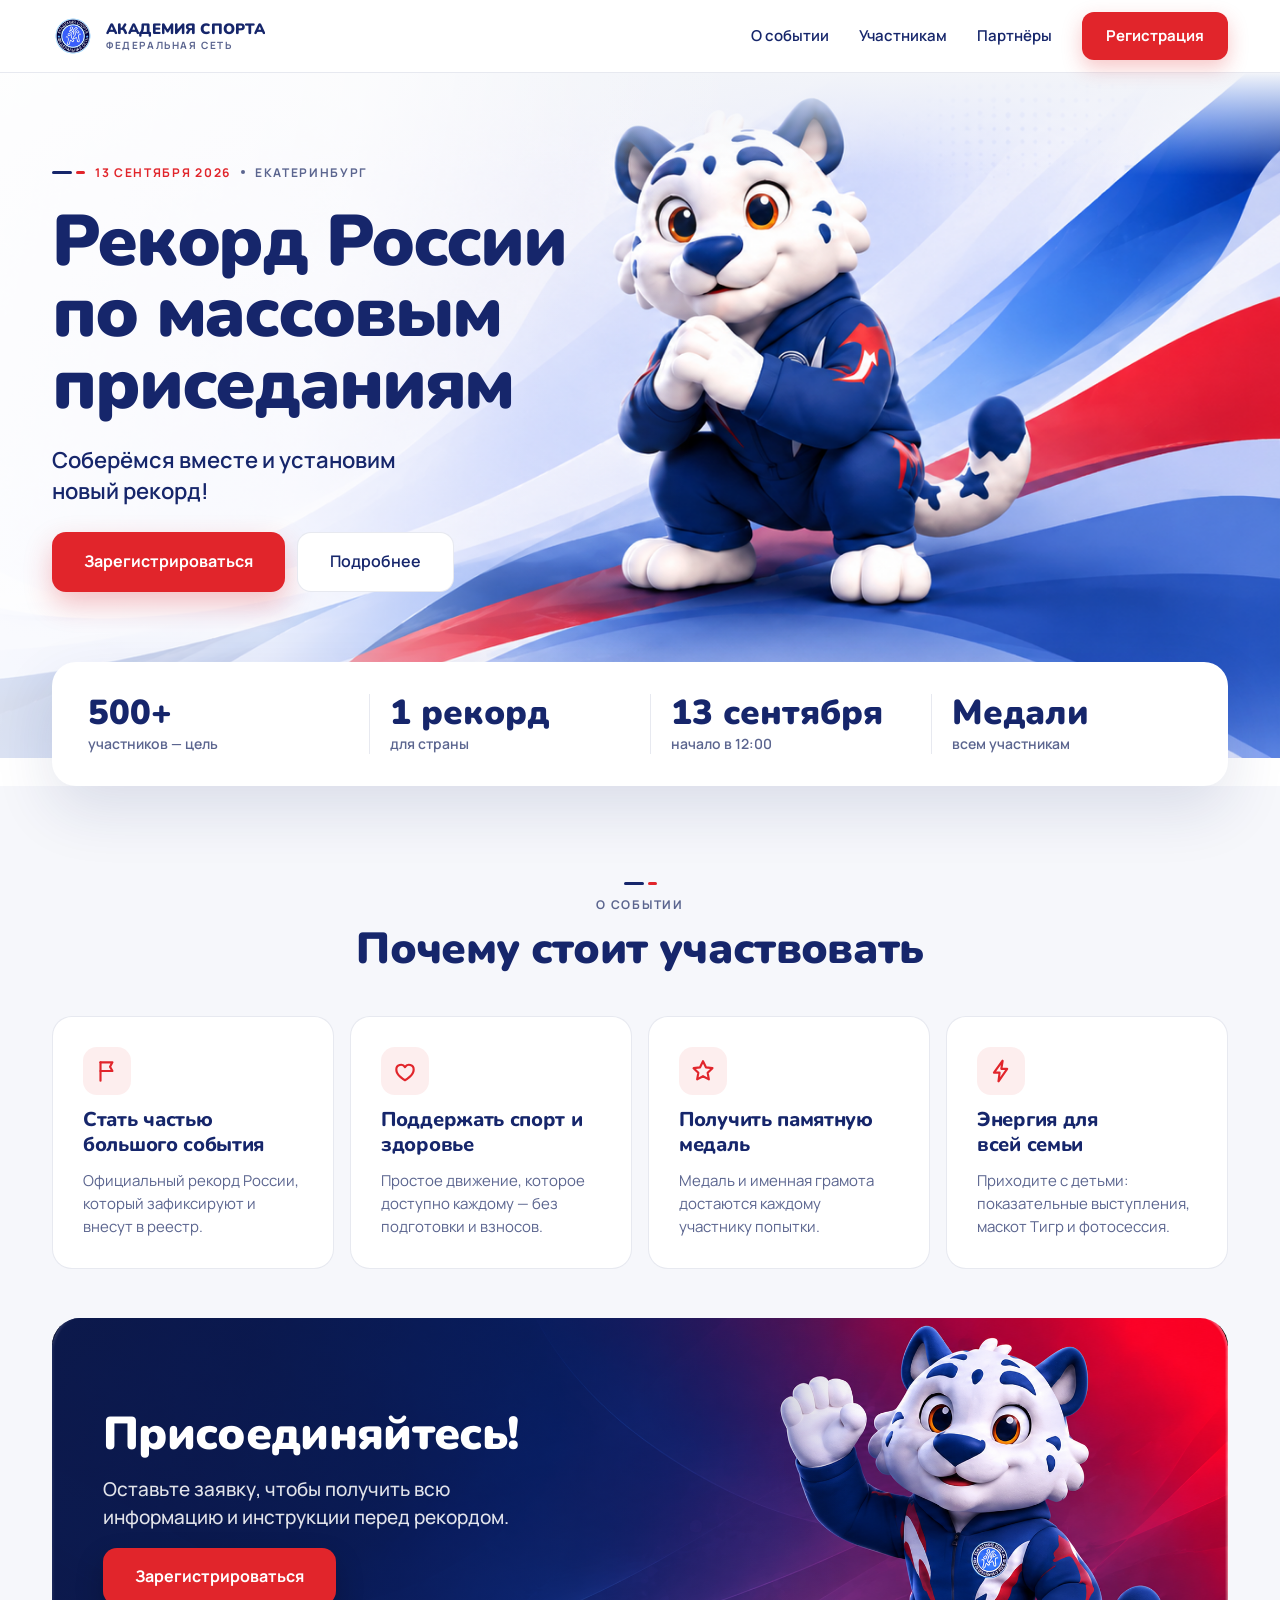
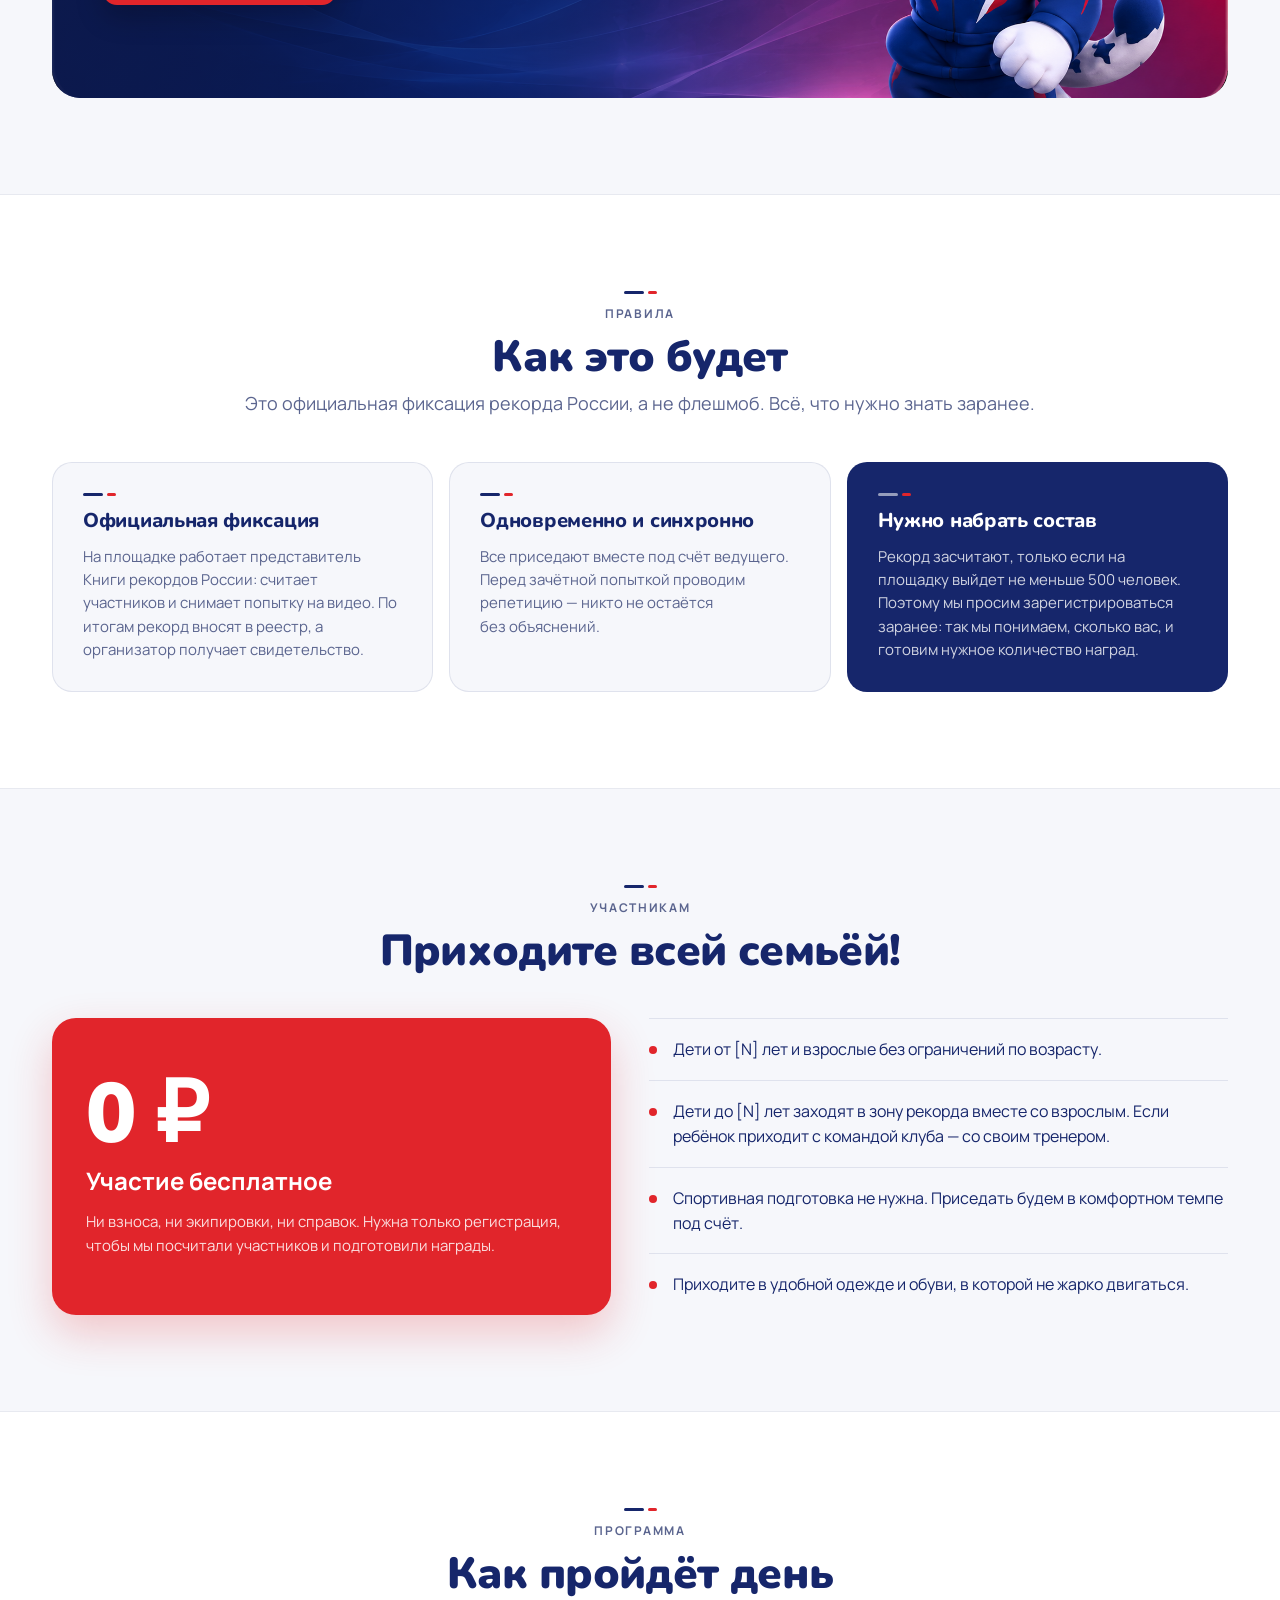
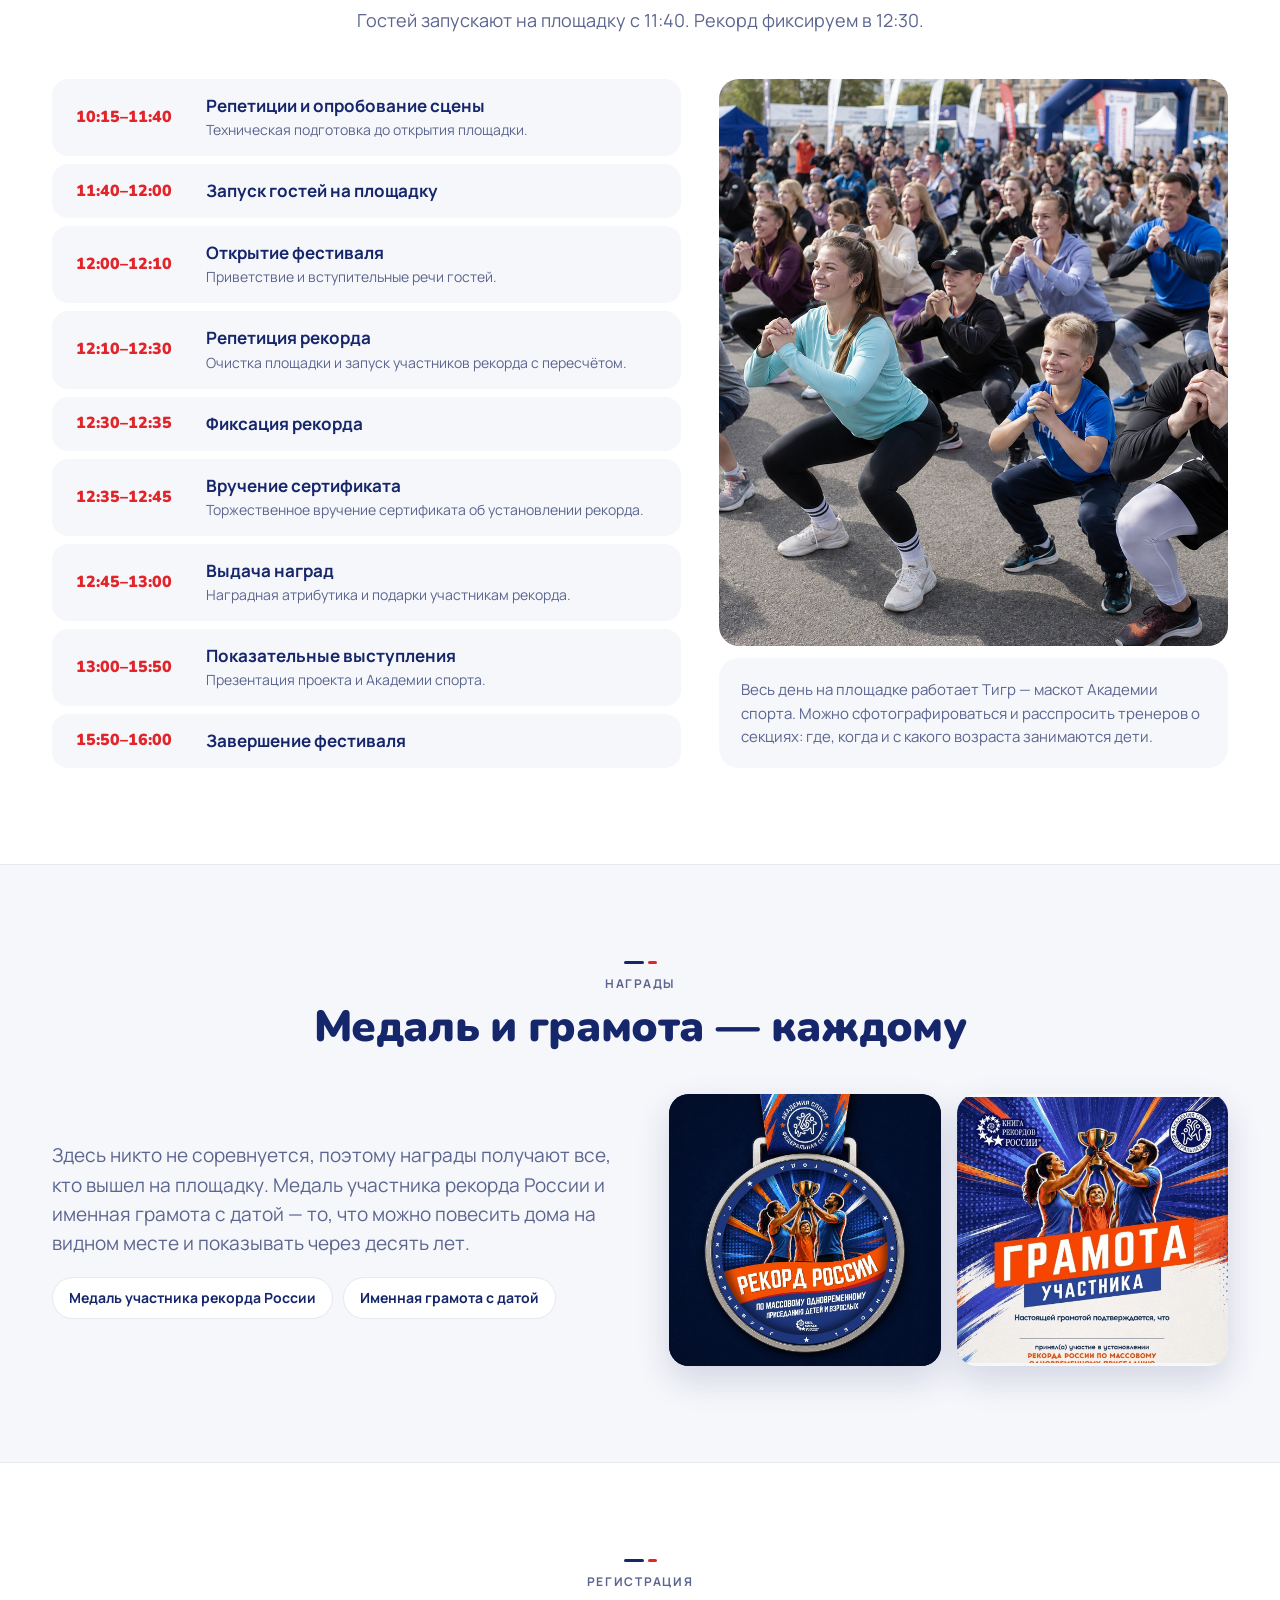
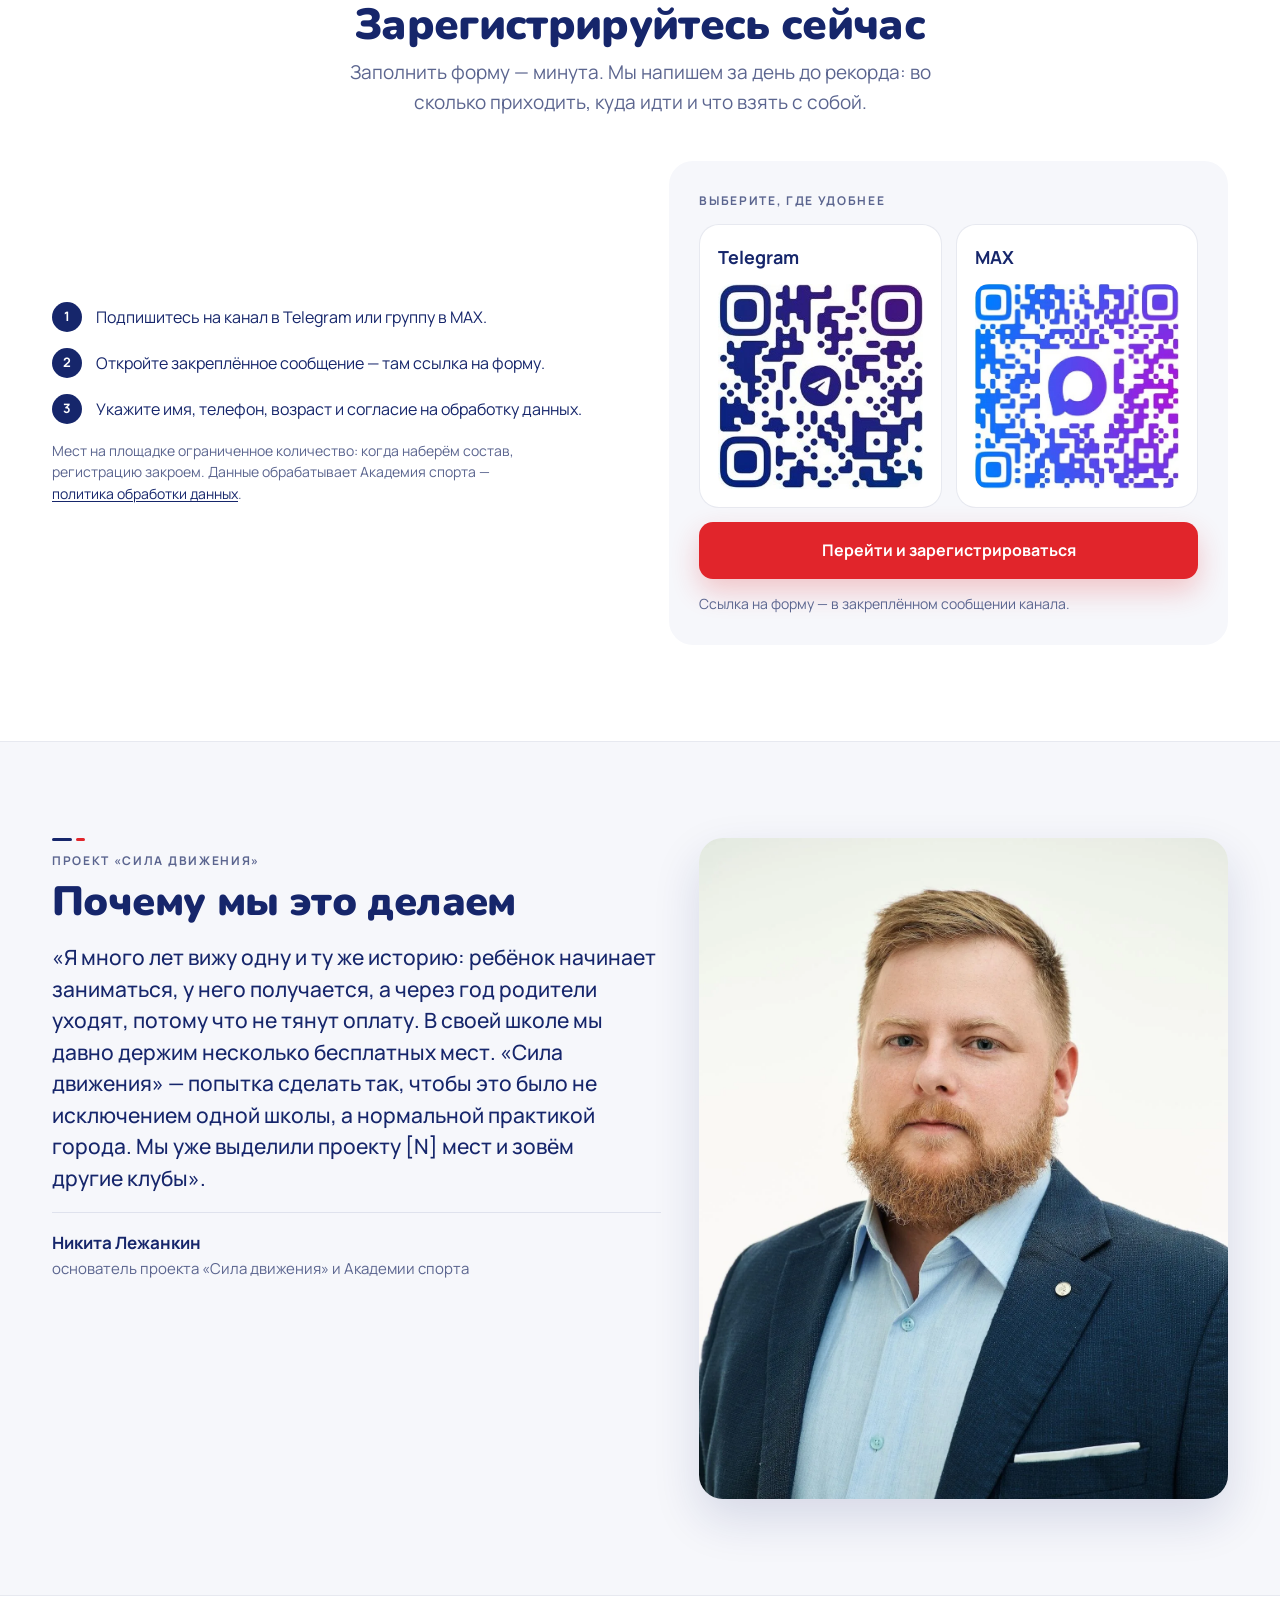
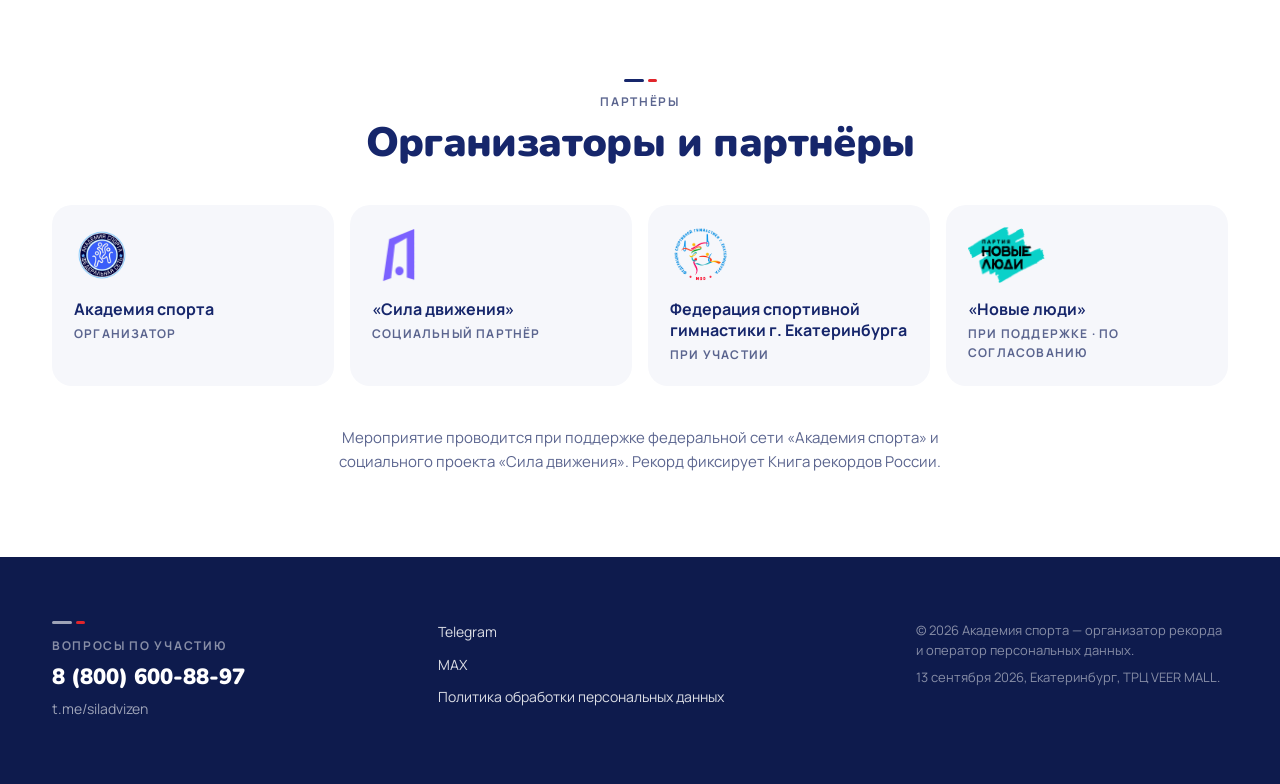
==== commit 519093ed: "Добавлены грамота, QR-коды, логотипы партнёров, ссылки в футере" ====
--- a/index.html
+++ b/index.html
@@ -289,7 +289,10 @@
     </div>
     <div class="awards-media-col">
       <img src="assets/medal.jpg" alt="Медаль участника рекорда России" class="medal-photo" width="400" height="400" />
-      <div class="placeholder-box">макет грамоты · A4, вертикаль</div>
+      <picture>
+        <source srcset="assets/gramota.webp" type="image/webp" />
+        <img src="assets/gramota.jpg" alt="Грамота участника рекорда России" width="1000" height="980" class="gramota-photo" loading="lazy" />
+      </picture>
     </div>
   </div>
 </section>
@@ -323,13 +326,17 @@
         <div class="msg-grid">
           <a href="https://t.me/siladvizen" target="_blank" rel="noopener" class="msg-card">
             <span class="msg-card-title">Telegram</span>
-            <div class="qr-placeholder">QR</div>
-            <span class="msg-card-link">t.me/siladvizen</span>
+            <picture class="qr-wrap">
+              <source srcset="assets/qr-telegram.webp" type="image/webp" />
+              <img src="assets/qr-telegram.jpeg" alt="QR-код для перехода в Telegram" width="312" height="312" class="qr-photo" loading="lazy" />
+            </picture>
           </a>
-          <a href="#max" target="_blank" rel="noopener" class="msg-card">
+          <a href="https://max.ru/join/hAYeOLYFMvHiLEqjc5nuUDSk0sviHxXJx_H2sDWXIdU" target="_blank" rel="noopener" class="msg-card">
             <span class="msg-card-title">MAX</span>
-            <div class="qr-placeholder">QR</div>
-            <span class="msg-card-link">[ссылка на группу]</span>
+            <picture class="qr-wrap">
+              <source srcset="assets/qr-max.webp" type="image/webp" />
+              <img src="assets/qr-max.jpeg" alt="QR-код для вступления в группу MAX" width="483" height="483" class="qr-photo" loading="lazy" />
+            </picture>
           </a>
         </div>
         <a href="https://t.me/siladvizen" target="_blank" rel="noopener" class="btn btn-primary btn-block">Перейти и зарегистрироваться</a>
@@ -353,7 +360,10 @@
         <span class="muted">основатель проекта «Сила движения» и Академии спорта</span>
       </div>
     </div>
-    <div class="founder-photo-col placeholder-box">фото · Никита Лежанкин,<br />портрет 4:5, webp</div>
+    <picture class="founder-photo-col">
+      <source srcset="assets/founder-nikita.webp" type="image/webp" />
+      <img src="assets/founder-nikita.jpg" alt="Никита Лежанкин, основатель проекта «Сила движения»" width="1280" height="1600" class="founder-photo" loading="lazy" />
+    </picture>
   </div>
 </section>
 
@@ -373,21 +383,21 @@
         </span>
       </div>
       <div class="partner-card">
-        <span class="partner-logo-placeholder">логотип</span>
+        <img src="assets/logo-sila.png" alt="«Сила движения»" width="456" height="456" class="partner-logo" />
         <span class="partner-info">
           <span class="partner-name">«Сила движения»</span>
           <span class="partner-role">социальный партнёр</span>
         </span>
       </div>
       <div class="partner-card">
-        <span class="partner-logo-placeholder">логотип</span>
+        <img src="assets/logo-federation.png" alt="Федерация спортивной гимнастики г. Екатеринбурга" width="1310" height="1200" class="partner-logo" />
         <span class="partner-info">
           <span class="partner-name">Федерация спортивной гимнастики г. Екатеринбурга</span>
           <span class="partner-role">при участии</span>
         </span>
       </div>
       <div class="partner-card">
-        <span class="partner-logo-placeholder">логотип</span>
+        <img src="assets/logo-newpeople.webp" alt="«Новые люди»" width="1280" height="928" class="partner-logo" />
         <span class="partner-info">
           <span class="partner-name">«Новые люди»</span>
           <span class="partner-role">при поддержке · по согласованию</span>
@@ -404,16 +414,16 @@
       <span class="tick tick-footer" aria-hidden="true"><span></span><span></span></span>
       <span class="eyebrow eyebrow-footer">вопросы по участию</span>
       <a href="tel:+78006008897" class="footer-phone">8 (800) 600-88-97</a>
-      <span class="footer-muted">[мессенджер для вопросов]</span>
+      <a href="https://t.me/siladvizen" target="_blank" rel="noopener" class="footer-muted">t.me/siladvizen</a>
     </div>
     <div class="footer-col footer-links">
       <a href="https://t.me/siladvizen" target="_blank" rel="noopener" class="footer-link">Telegram</a>
-      <a href="#max" target="_blank" rel="noopener" class="footer-link">MAX</a>
+      <a href="https://max.ru/join/hAYeOLYFMvHiLEqjc5nuUDSk0sviHxXJx_H2sDWXIdU" target="_blank" rel="noopener" class="footer-link">MAX</a>
       <a id="privacy" href="#privacy" class="footer-link">Политика обработки персональных данных</a>
     </div>
     <div class="footer-col footer-legal">
       <span>© 2026 Академия спорта — организатор рекорда и оператор персональных данных.</span>
-      <span>13 сентября 2026, Екатеринбург, [адрес].</span>
+      <span>13 сентября 2026, Екатеринбург, ТРЦ VEER MALL.</span>
     </div>
   </div>
 </footer>
--- a/styles.css
+++ b/styles.css
@@ -291,8 +291,10 @@
 .pill-row{display:flex;flex-wrap:wrap;gap:10px}
 .pill{padding:9px 16px;border-radius:999px;background:var(--white);border:1px solid var(--line);font-size:14px;font-weight:700;white-space:nowrap}
 .awards-media-col{flex:1 1 320px;min-width:0;display:grid;grid-template-columns:repeat(auto-fit,minmax(160px,1fr));gap:16px}
-.medal-photo{width:100%;height:100%;min-height:200px;object-fit:contain;background:#0E1B4D;border-radius:20px;display:block}
-.placeholder-box{border-radius:20px;border:1px dashed rgba(22,38,107,0.22);background:var(--white);display:flex;align-items:flex-end;padding:18px;font-family:ui-monospace,SFMono-Regular,Menlo,monospace;font-size:12px;line-height:1.5;color:var(--muted);min-height:200px}
+.awards-media-col picture{display:block;width:100%;height:100%}
+.medal-photo,.gramota-photo{width:100%;height:100%;min-height:200px;object-fit:contain;border-radius:20px;display:block;box-shadow:0 14px 34px rgba(22,38,107,0.16)}
+.medal-photo{background:#0E1B4D}
+.gramota-photo{background:var(--bg)}
 
 /* ---- Registration ---- */
 .lead-reg{font-size:clamp(16px,1.7vw,19px);line-height:1.55;color:var(--muted);max-width:34em}
@@ -309,8 +311,8 @@
 .msg-card{display:flex;flex-direction:column;gap:12px;padding:18px;border-radius:20px;background:var(--white);border:1px solid var(--line);transition:border-color .18s ease;color:var(--navy)}
 .msg-card:hover{border-color:var(--red);color:var(--navy)}
 .msg-card-title{font-size:18px;font-weight:800}
-.qr-placeholder{aspect-ratio:1;border-radius:14px;border:1px dashed rgba(22,38,107,0.24);display:flex;align-items:center;justify-content:center;font-family:ui-monospace,SFMono-Regular,Menlo,monospace;font-size:11px;color:var(--muted)}
-.msg-card-link{font-size:13px;line-height:1.4;color:var(--muted);overflow-wrap:anywhere}
+.qr-wrap{display:block;aspect-ratio:1;border-radius:14px;overflow:hidden}
+.qr-photo{width:100%;height:100%;object-fit:cover;display:block}
 
 /* ---- Founder quote ---- */
 .founder-row{display:flex;flex-wrap:wrap;gap:clamp(20px,3vw,40px);align-items:stretch}
@@ -320,14 +322,14 @@
 .founder-name-block{display:flex;flex-direction:column;gap:2px;padding-top:4px;border-top:1px solid var(--line)}
 .founder-name{font-size:17px;font-weight:800;padding-top:12px}
 .founder-name-block .muted{font-size:15px;line-height:1.5}
-.founder-photo-col{flex:1 1 300px;min-width:0;border-radius:24px;min-height:clamp(300px,34vw,460px);padding:20px}
+.founder-photo-col{flex:1 1 300px;min-width:0;border-radius:24px;overflow:hidden;min-height:clamp(300px,34vw,460px);box-shadow:0 20px 48px rgba(22,38,107,0.14);display:block}
+.founder-photo{width:100%;height:100%;object-fit:cover;display:block}
 
 /* ---- Partners ---- */
 .partners-wrap{padding-top:clamp(56px,6.5vw,88px);padding-bottom:clamp(56px,6.5vw,88px);display:flex;flex-direction:column;gap:clamp(26px,3.2vw,40px)}
 .partners-grid{display:grid;grid-template-columns:repeat(auto-fit,minmax(200px,1fr));gap:16px}
 .partner-card{display:grid;grid-template-rows:56px auto;gap:16px;padding:22px;border-radius:20px;background:var(--bg)}
-.partner-logo{width:56px;height:56px;object-fit:contain;align-self:center;justify-self:start}
-.partner-logo-placeholder{align-self:center;justify-self:start;display:flex;align-items:center;padding:0 12px;height:44px;border-radius:10px;border:1px dashed rgba(22,38,107,0.24);font-family:ui-monospace,SFMono-Regular,Menlo,monospace;font-size:11px;color:var(--muted)}
+.partner-logo{height:56px;width:auto;max-width:100%;object-fit:contain;align-self:center;justify-self:start}
 .partner-info{display:flex;flex-direction:column;gap:4px}
 .partner-name{font-size:16px;font-weight:800;line-height:1.3}
 .partner-role{font-size:12px;font-weight:700;letter-spacing:0.1em;text-transform:uppercase;color:var(--muted)}
@@ -343,6 +345,8 @@
 .footer-phone{font-family:Nunito,Helvetica,Arial,sans-serif;font-size:22px;font-weight:900;line-height:1.2;color:var(--white);white-space:nowrap;transition:color .18s ease}
 .footer-phone:hover{color:#FF8A8E}
 .footer-muted{font-size:14px;color:rgba(255,255,255,0.6)}
+a.footer-muted{transition:color .18s ease}
+a.footer-muted:hover{color:#FF8A8E}
 .footer-links{display:flex;flex-direction:column;gap:10px;font-size:14px}
 .footer-link{color:rgba(255,255,255,0.85)}
 .footer-link:hover{color:#FF8A8E}
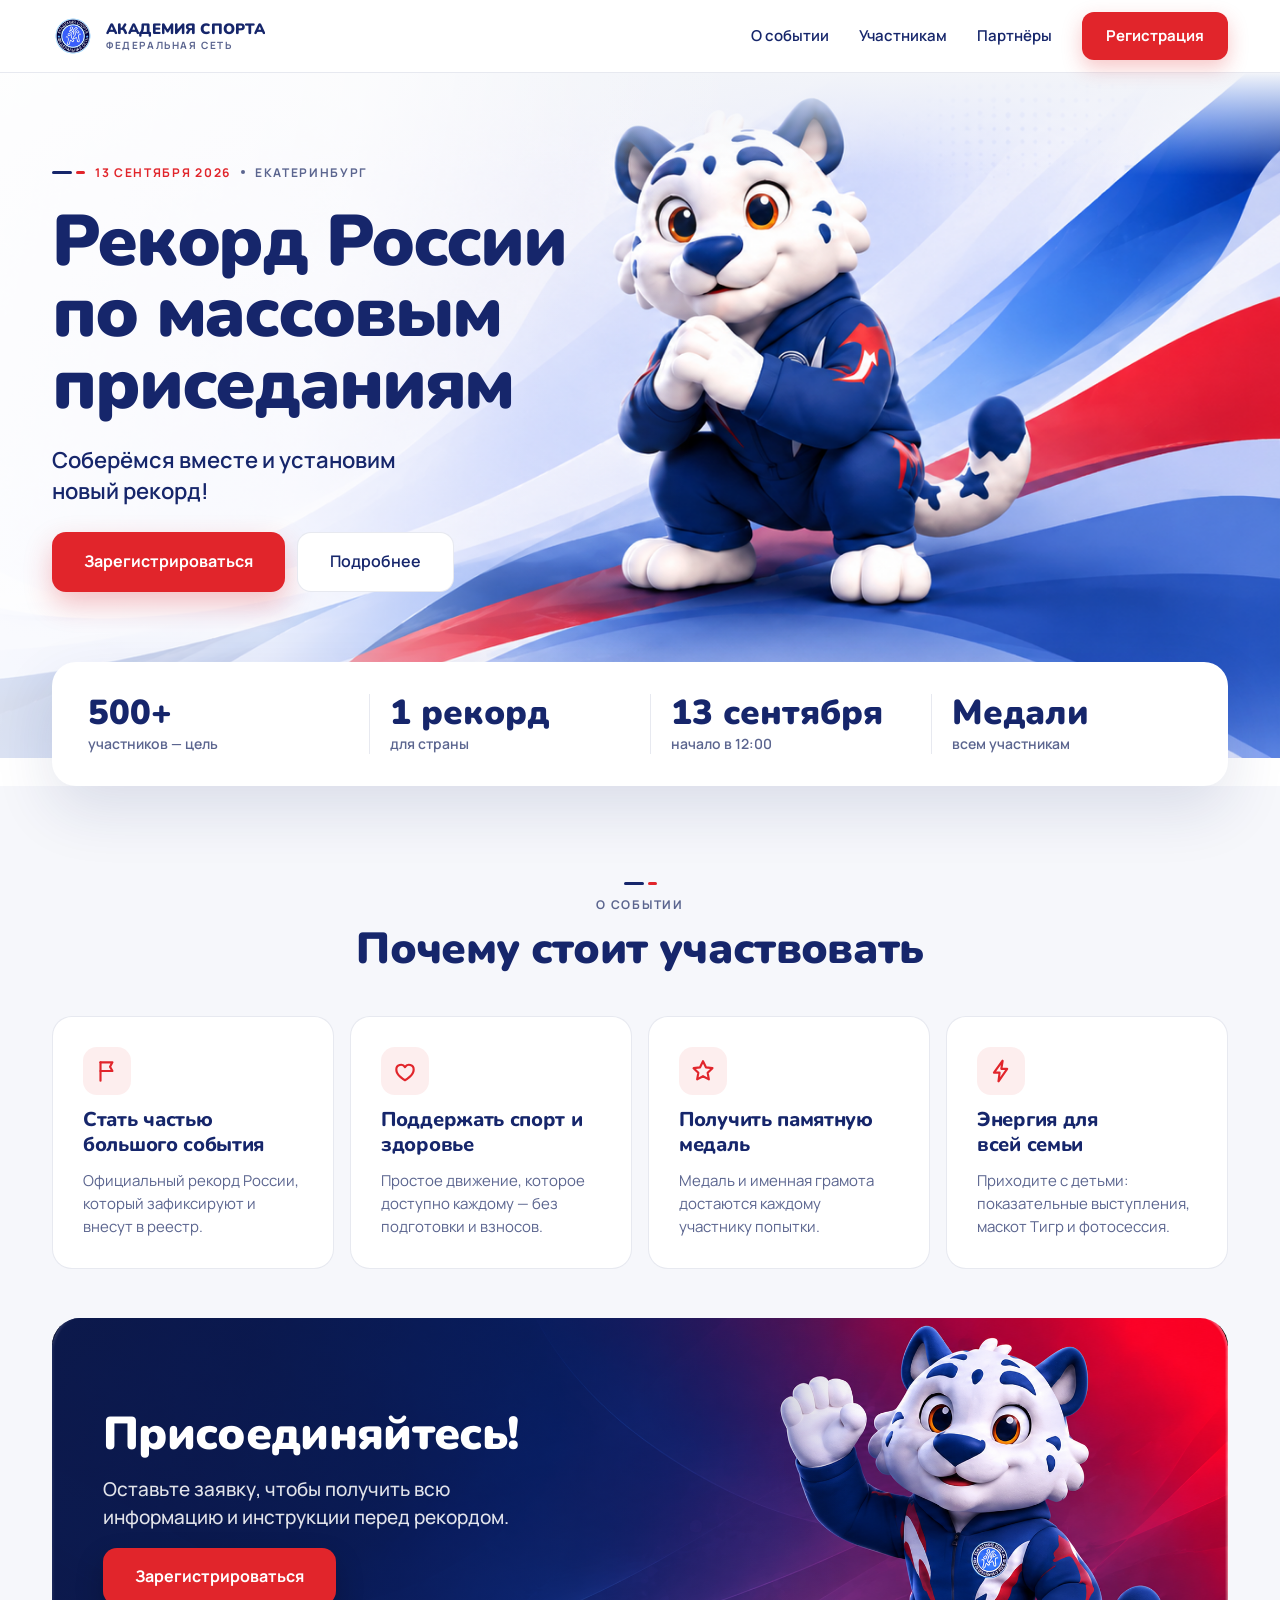
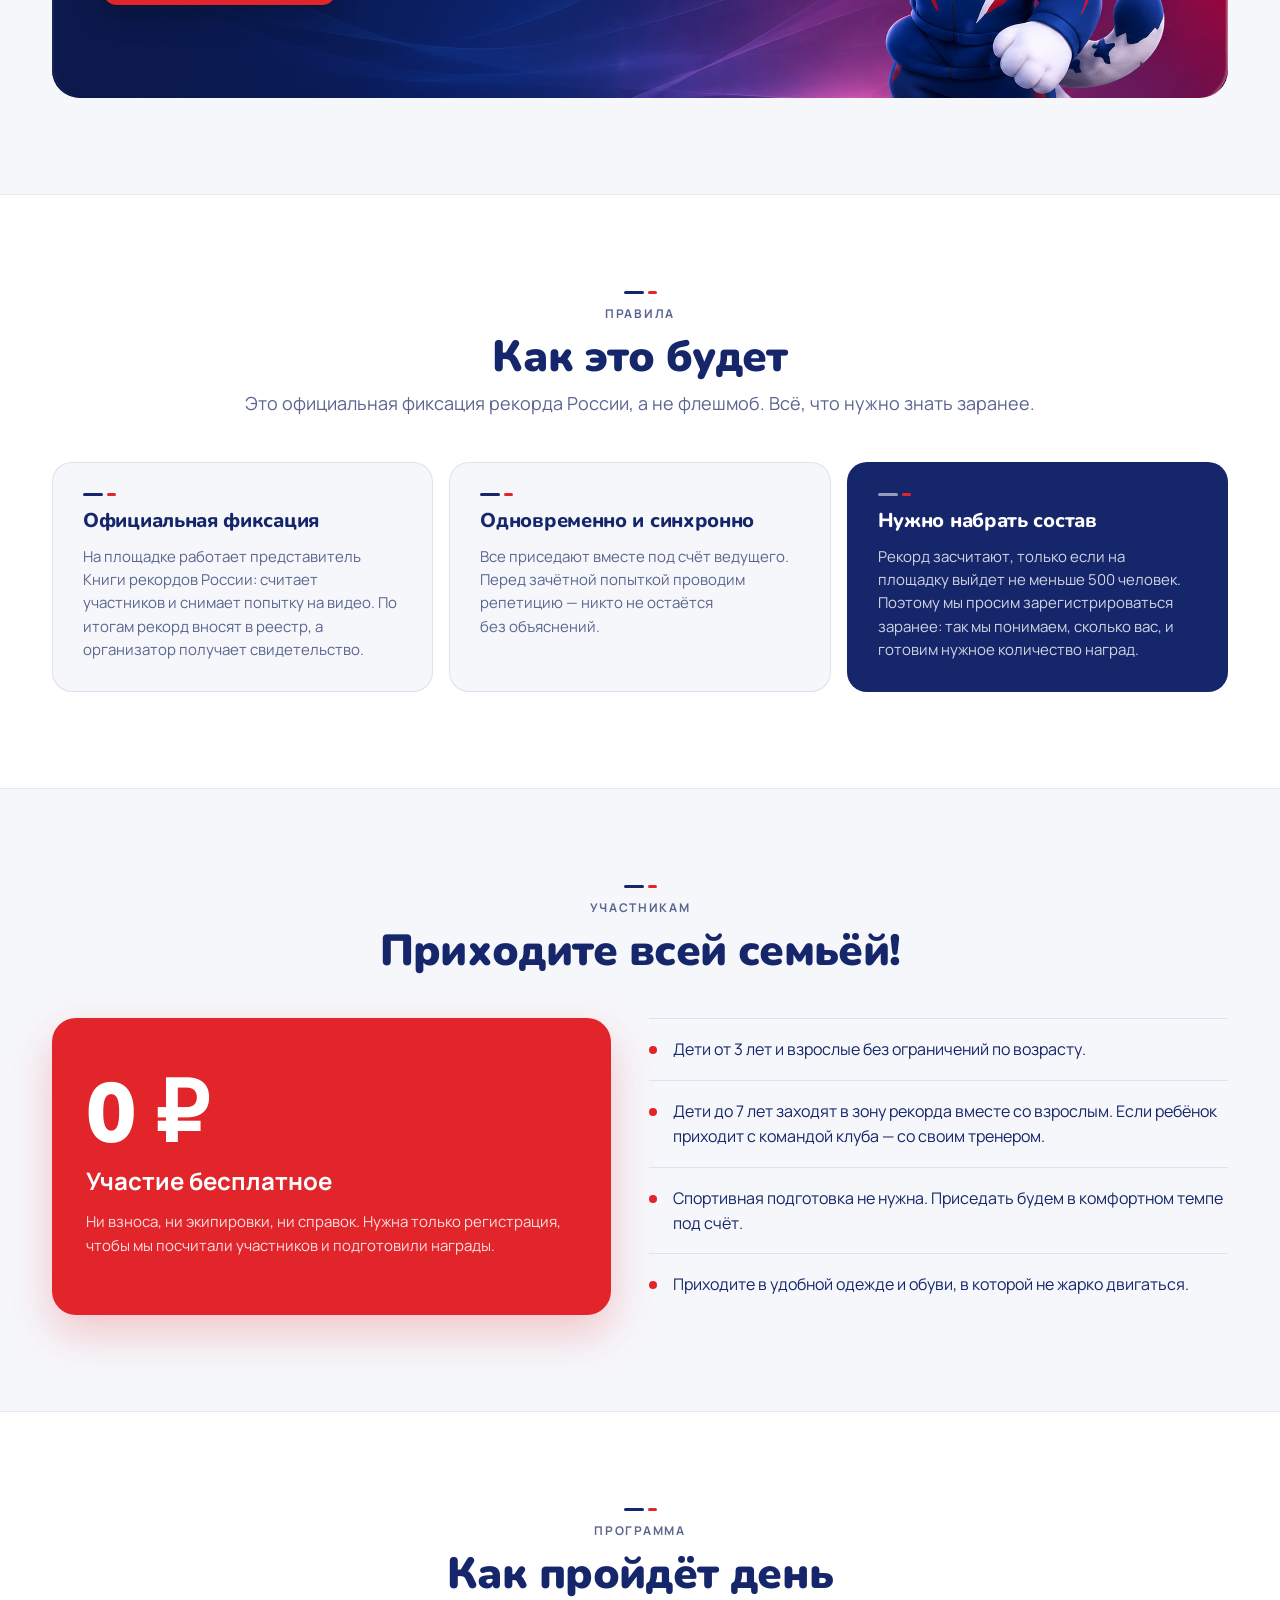
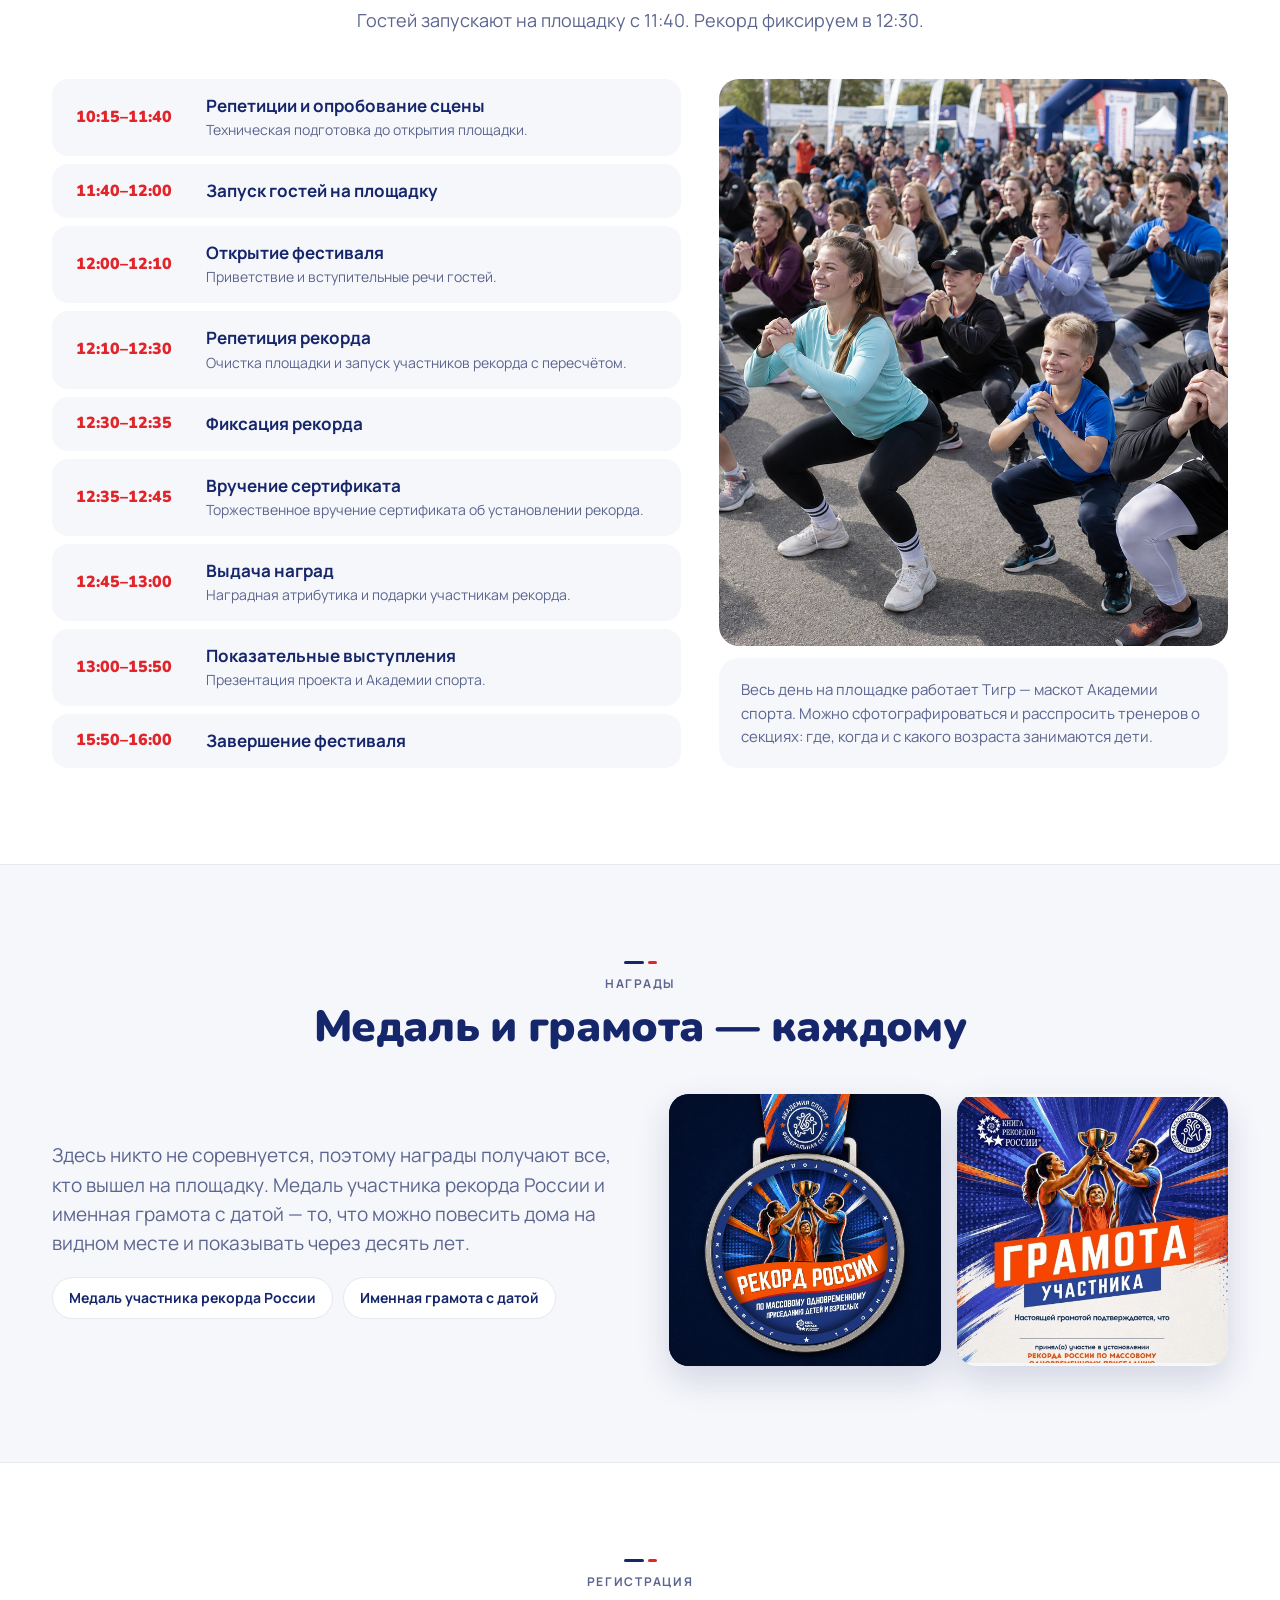
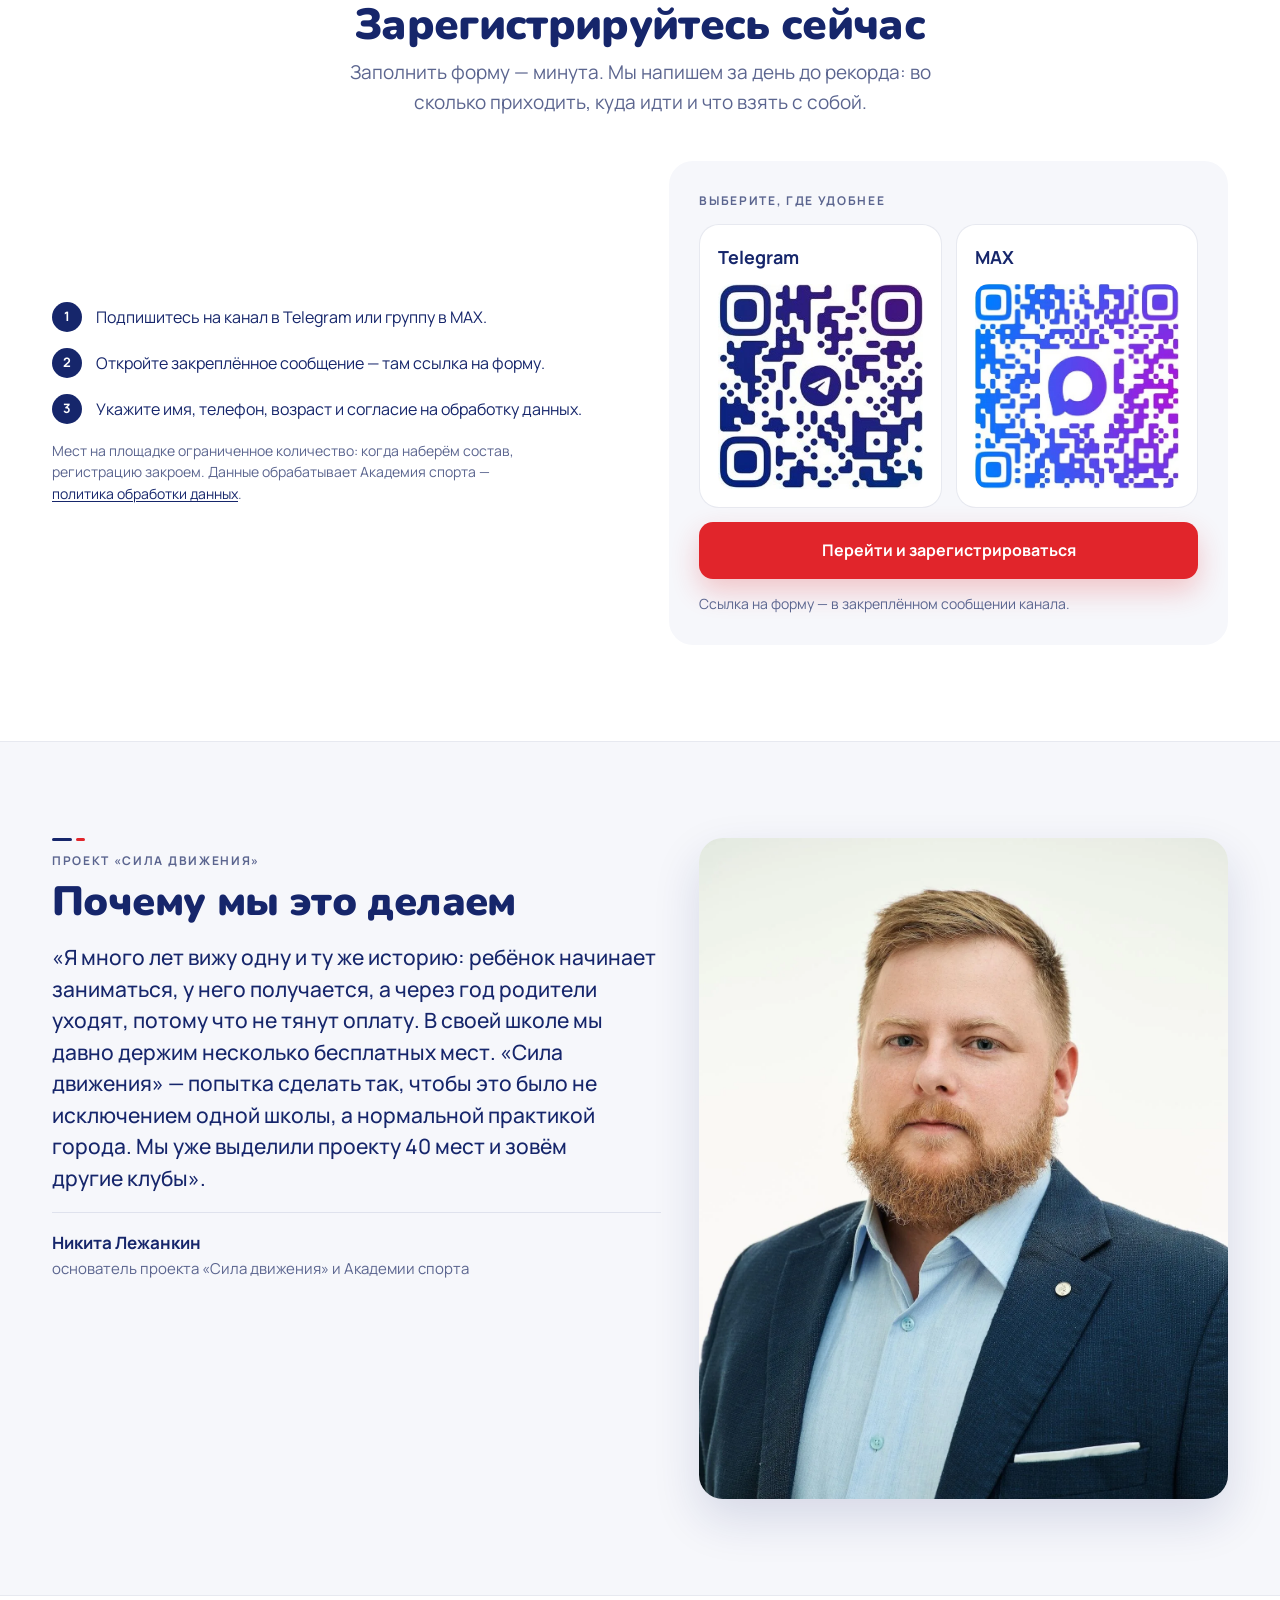
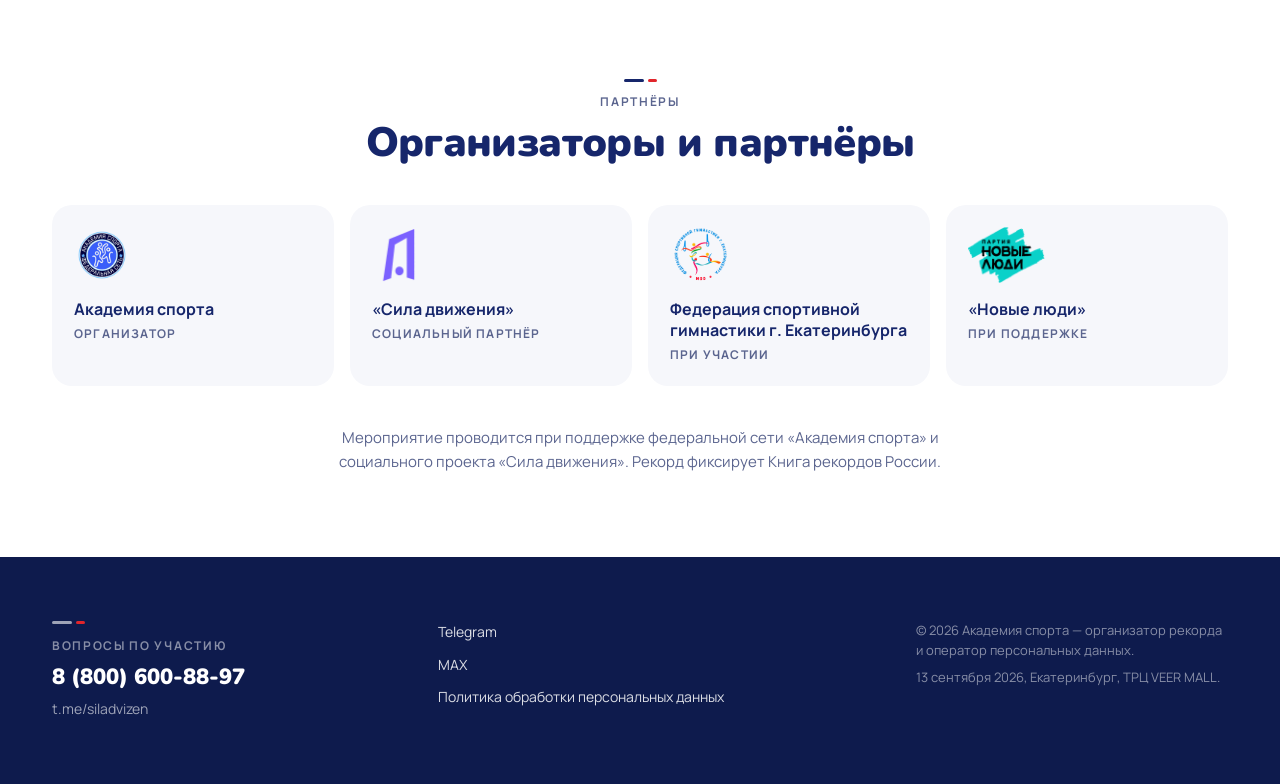
==== commit 0c49d660: "Заполнены плейсхолдеры, уточнена подпись партнёра" ====
--- a/index.html
+++ b/index.html
@@ -176,11 +176,11 @@
     <div class="participants-list-col">
       <div class="rule-row">
         <span class="dot" aria-hidden="true"></span>
-        <p>Дети от [N] лет и взрослые без ограничений по возрасту.</p>
+        <p>Дети от 3 лет и взрослые без ограничений по возрасту.</p>
       </div>
       <div class="rule-row">
         <span class="dot" aria-hidden="true"></span>
-        <p>Дети до [N] лет заходят в зону рекорда вместе со взрослым. Если ребёнок приходит с командой клуба — со своим тренером.</p>
+        <p>Дети до 7 лет заходят в зону рекорда вместе со взрослым. Если ребёнок приходит с командой клуба — со своим тренером.</p>
       </div>
       <div class="rule-row">
         <span class="dot" aria-hidden="true"></span>
@@ -354,7 +354,7 @@
         <span class="eyebrow">проект «Сила движения»</span>
         <h2 class="h2 h2-sm">Почему мы это делаем</h2>
       </div>
-      <p class="founder-quote">«Я много лет вижу одну и ту же историю: ребёнок начинает заниматься, у него получается, а через год родители уходят, потому что не тянут оплату. В своей школе мы давно держим несколько бесплатных мест. «Сила движения» — попытка сделать так, чтобы это было не исключением одной школы, а нормальной практикой города. Мы уже выделили проекту [N] мест и зовём другие клубы».</p>
+      <p class="founder-quote">«Я много лет вижу одну и ту же историю: ребёнок начинает заниматься, у него получается, а через год родители уходят, потому что не тянут оплату. В своей школе мы давно держим несколько бесплатных мест. «Сила движения» — попытка сделать так, чтобы это было не исключением одной школы, а нормальной практикой города. Мы уже выделили проекту 40 мест и зовём другие клубы».</p>
       <div class="founder-name-block">
         <span class="founder-name">Никита Лежанкин</span>
         <span class="muted">основатель проекта «Сила движения» и Академии спорта</span>
@@ -400,7 +400,7 @@
         <img src="assets/logo-newpeople.webp" alt="«Новые люди»" width="1280" height="928" class="partner-logo" />
         <span class="partner-info">
           <span class="partner-name">«Новые люди»</span>
-          <span class="partner-role">при поддержке · по согласованию</span>
+          <span class="partner-role">при поддержке</span>
         </span>
       </div>
     </div>
